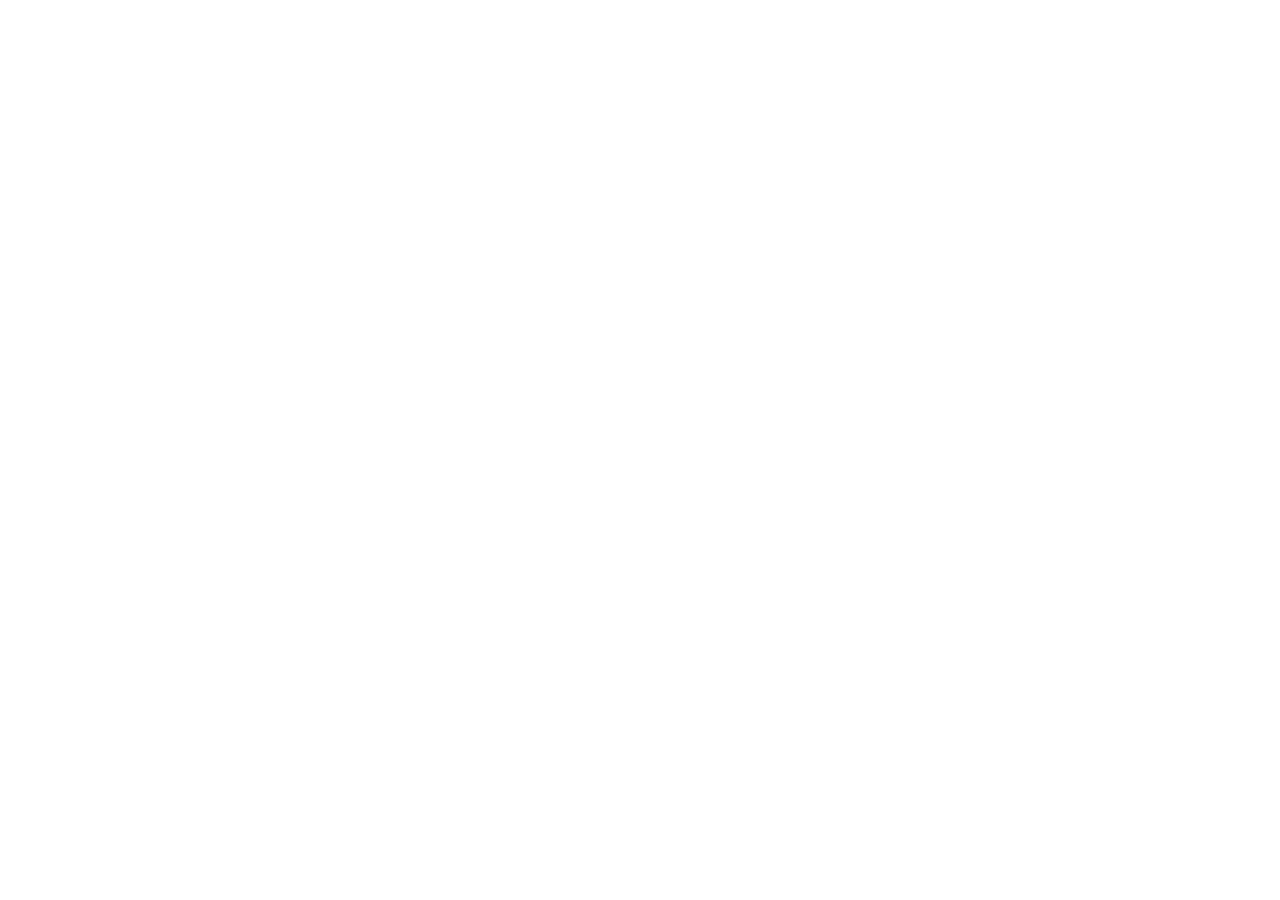
==== index.html @ a786d47f "[Chore] Estruturando e criando o projeto" ====
<!DOCTYPE html>
<html lang="en">
<head>
    <meta charset="UTF-8">
    <meta name="viewport" content="width=device-width, initial-scale=1.0">
    <title>Safe Orbit</title>
</head>
<body>
    
</body>
</html>
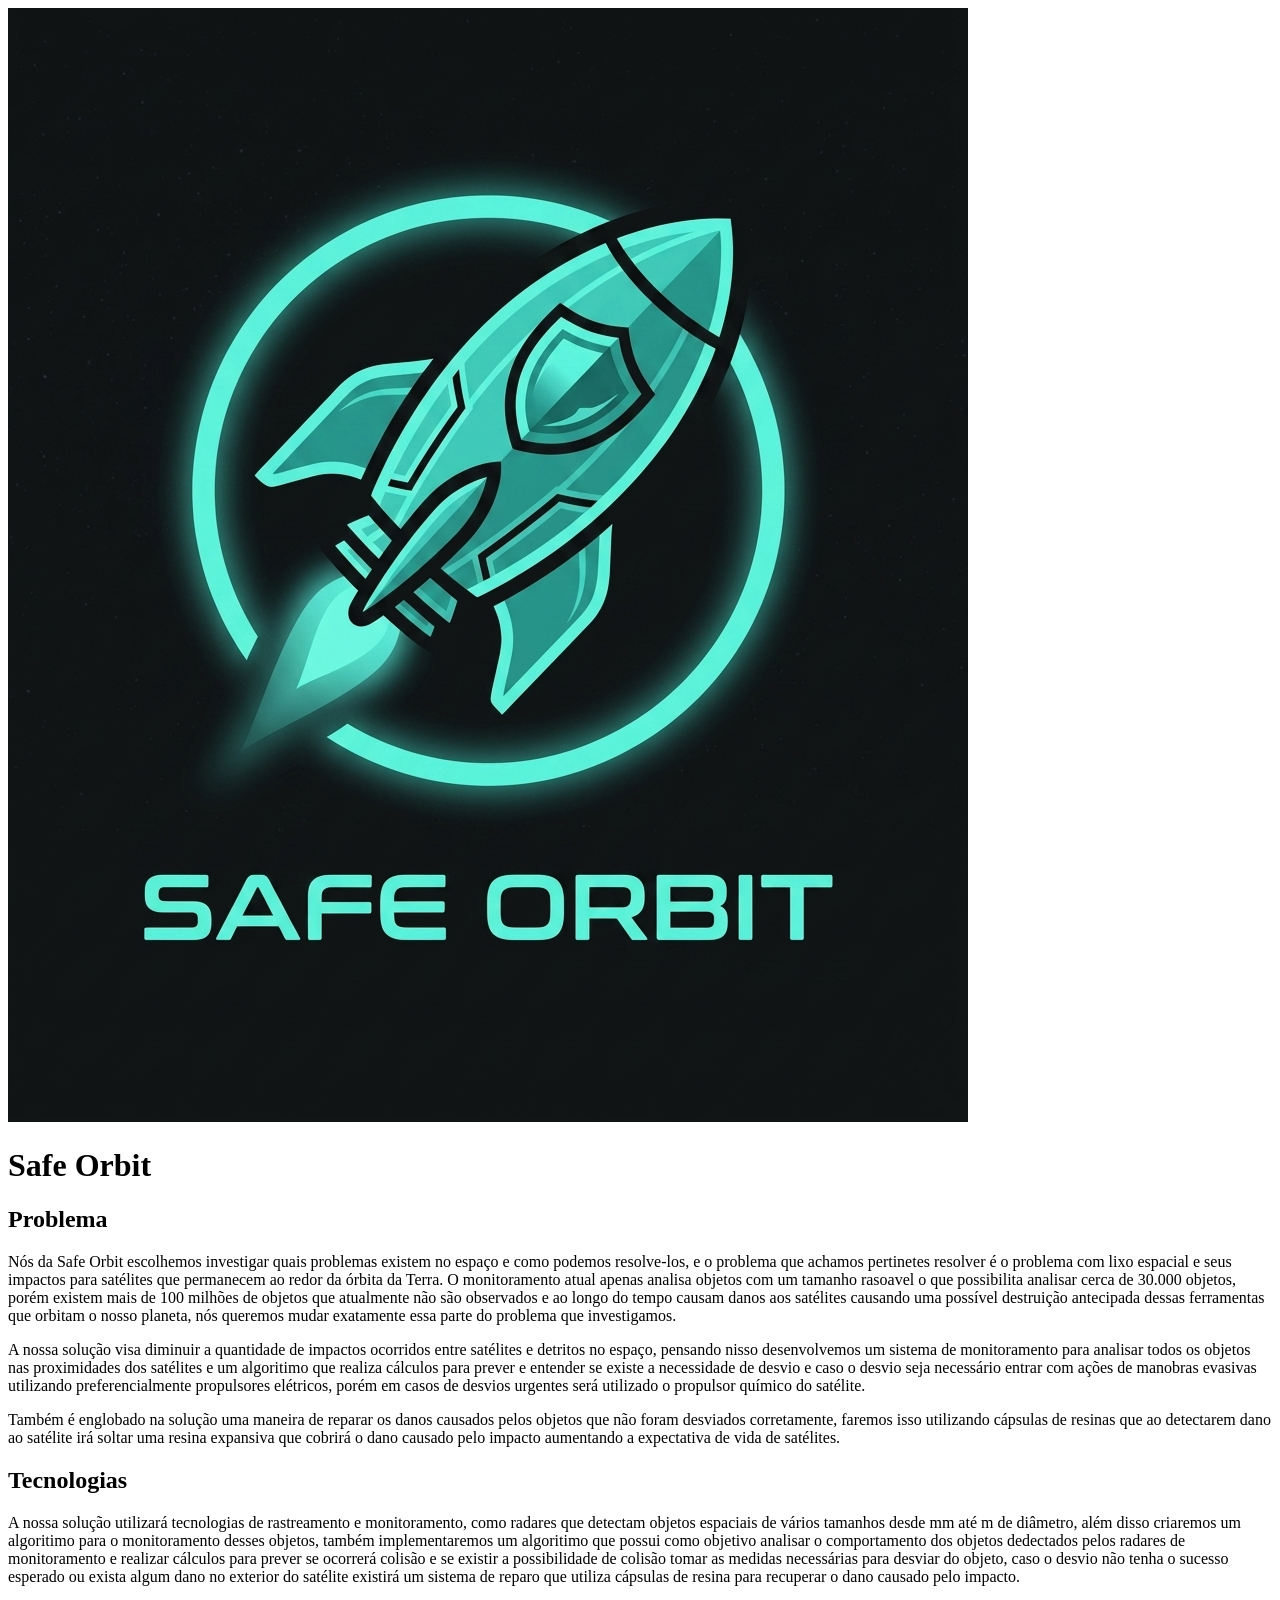
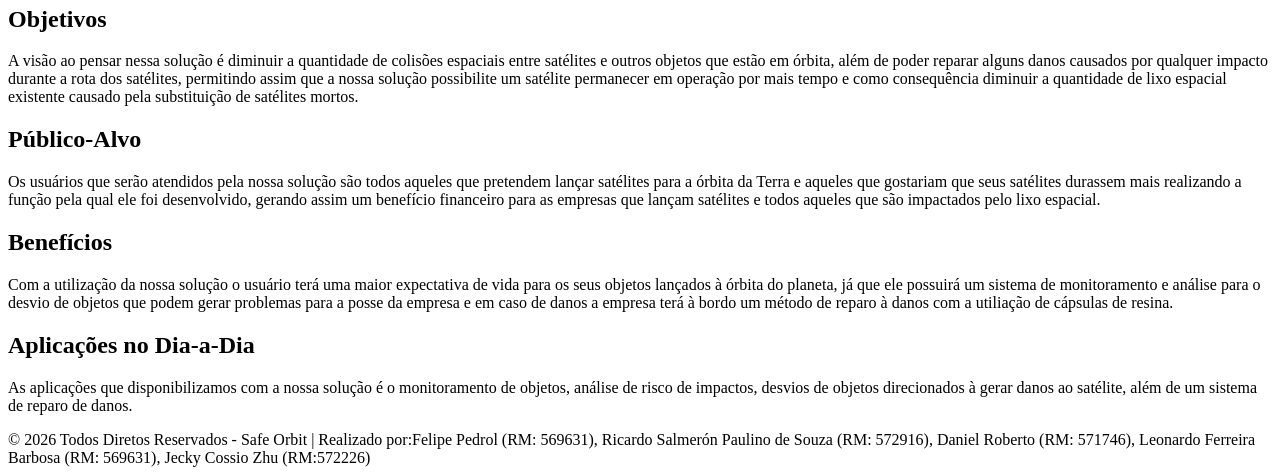
==== commit a47cbc3c: "[Feat] Criando e estruturando o conteúdo do html" ====
--- a/index.html
+++ b/index.html
@@ -1,11 +1,76 @@
 <!DOCTYPE html>
-<html lang="en">
+<html lang="pt-br">
 <head>
     <meta charset="UTF-8">
     <meta name="viewport" content="width=device-width, initial-scale=1.0">
+    <!-- CSS Externo -->
+    <link rel="stylesheet" href="./src/css/style.css">
     <title>Safe Orbit</title>
 </head>
 <body>
-    
+    <!-- Cabeçalho e logo -->
+    <header>
+        <img src="./src/imgs/Logo-Safe-Orbit.png" alt="Logo do grupo Safe Orbit">
+        <h1 id="logo"> Safe Orbit</h1>
+    </header>
+    <!-- Divisão das sessões de conteúdo da página -->
+    <main class="container">
+        <div id="problema">
+            <h2>Problema</h2>
+            <p>
+                Nós da Safe Orbit escolhemos investigar quais problemas existem no espaço e como podemos resolve-los, e o problema que achamos pertinetes resolver é o problema com lixo espacial
+                e seus impactos para satélites que permanecem ao redor da órbita da Terra. O monitoramento atual apenas analisa objetos com um tamanho rasoavel o que possibilita analisar cerca de 30.000 objetos,
+                porém existem mais de 100 milhões de objetos que atualmente não são observados e ao longo do tempo causam danos aos satélites causando uma possível destruição antecipada dessas ferramentas que orbitam o nosso planeta,
+                nós queremos mudar exatamente essa parte do problema que investigamos.
+            </p>
+            <p>
+                A nossa solução visa diminuir a quantidade de impactos ocorridos entre satélites e detritos no espaço, pensando nisso desenvolvemos um sistema de monitoramento para analisar todos os objetos nas proximidades
+                dos satélites e um algoritimo que realiza cálculos para prever e entender se existe a necessidade de desvio e caso o desvio seja necessário entrar com ações de manobras evasivas utilizando preferencialmente 
+                propulsores elétricos, porém em casos de desvios urgentes será utilizado o propulsor químico do satélite.  
+            </p>
+            <p>
+                Também é englobado na solução uma maneira de reparar os danos causados pelos objetos que não foram desviados corretamente, faremos isso utilizando cápsulas de resinas que ao detectarem dano ao satélite 
+                irá soltar uma resina expansiva que cobrirá o dano causado pelo impacto aumentando a expectativa de vida de satélites. 
+            </p>
+        </div>
+        <div id="tecnologia">
+            <h2>Tecnologias</h2>
+            <p>
+              A nossa solução utilizará tecnologias de rastreamento e monitoramento, como radares que detectam objetos espaciais de vários tamanhos desde mm até m de diâmetro, além disso criaremos um algoritimo para o monitoramento
+              desses objetos, também implementaremos um algoritimo que possui como objetivo analisar o comportamento dos objetos dedectados pelos radares de monitoramento e realizar cálculos para prever se ocorrerá colisão e se existir a possibilidade
+              de colisão tomar as medidas necessárias para desviar do objeto, caso o desvio não tenha o sucesso esperado ou exista algum dano no exterior do satélite existirá um sistema de reparo que utiliza cápsulas de resina para recuperar o dano causado pelo impacto.
+            </p>
+        </div>
+        <div id="objetivos">
+            <h2>Objetivos</h2>
+            <p>
+                A visão ao pensar nessa solução é diminuir a quantidade de colisões espaciais entre satélites e outros objetos que estão em órbita, além de poder reparar alguns danos causados por qualquer impacto durante a rota dos satélites, permitindo assim que a nossa solução
+                possibilite um satélite permanecer em operação por mais tempo e como consequência diminuir a quantidade de lixo espacial existente causado pela substituição de satélites mortos. 
+            </p>
+        </div>
+        <div id="publico-alvo">
+            <h2>Público-Alvo</h2>
+            <p>
+                Os usuários que serão atendidos pela nossa solução são todos aqueles que pretendem lançar satélites para a órbita da Terra e aqueles que gostariam que seus satélites durassem mais realizando a função pela qual ele foi desenvolvido, gerando assim um benefício financeiro para 
+                as empresas que lançam satélites e todos aqueles que são impactados pelo lixo espacial.
+            </p>
+        </div>
+        <div id="beneficios">
+            <h2>Benefícios</h2>
+            <p>
+                Com a utilização da nossa solução o usuário terá uma maior expectativa de vida para os seus objetos lançados à órbita do planeta, já que ele possuirá um sistema de monitoramento e análise para o desvio de objetos que podem gerar problemas para a posse da empresa e 
+                em caso de danos a empresa terá à bordo um método de reparo à danos com a utiliação de cápsulas de resina.
+            </p>
+        </div>
+        <div id="aplicacoes">
+            <h2>Aplicações no Dia-a-Dia</h2>
+            <p>
+                As aplicações que disponibilizamos com a nossa solução é o monitoramento de objetos, análise de risco de impactos, desvios de objetos direcionados à gerar danos ao satélite, além de um sistema de reparo de danos.
+            </p>
+        </div>
+    </main>
+    <footer id="rodape">&copy; 2026 Todos Diretos Reservados - Safe Orbit | Realizado por:Felipe Pedrol (RM: 569631), Ricardo Salmerón Paulino de Souza (RM: 572916), Daniel Roberto (RM: 571746), Leonardo Ferreira Barbosa (RM: 569631), Jecky Cossio Zhu (RM:572226) </footer>
+
 </body>
-</html>+</html>
+
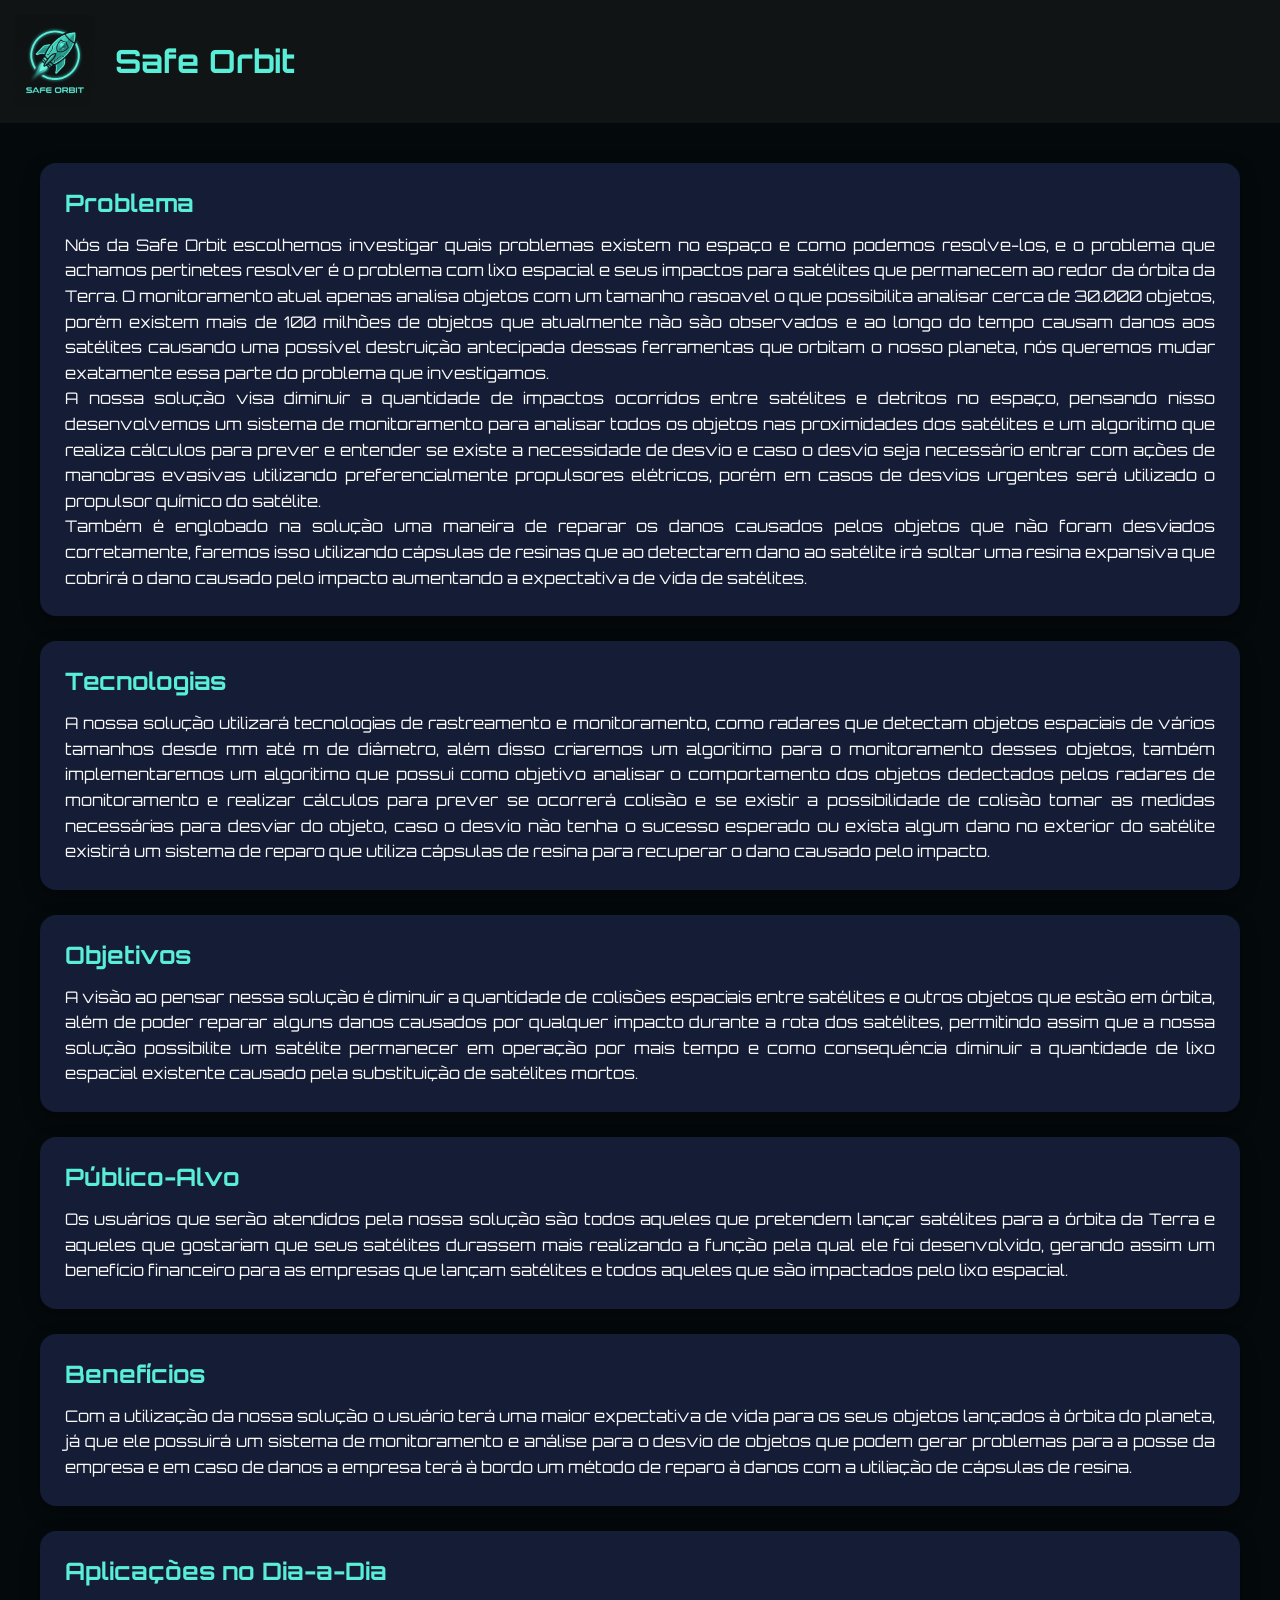
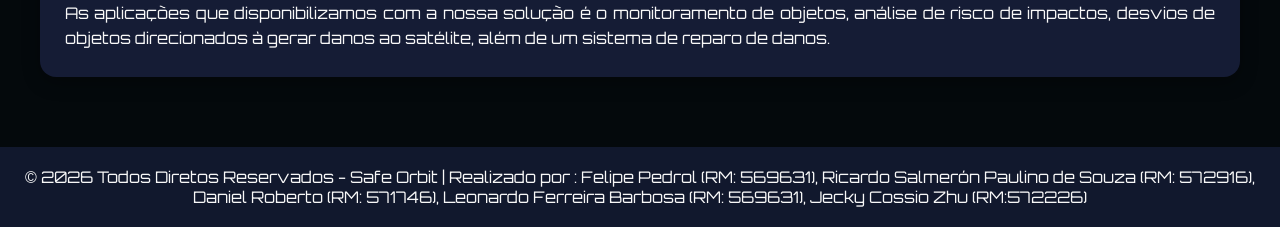
==== commit 4e9a996e: "[Feat] Adicionando e estilizando o conteúdo da página" ====
--- a/index.html
+++ b/index.html
@@ -5,17 +5,20 @@
     <meta name="viewport" content="width=device-width, initial-scale=1.0">
     <!-- CSS Externo -->
     <link rel="stylesheet" href="./src/css/style.css">
+    <link rel="preconnect" href="https://fonts.googleapis.com">
+    <link rel="preconnect" href="https://fonts.gstatic.com" crossorigin>
+    <link href="https://fonts.googleapis.com/css2?family=Audiowide&family=Orbitron:wght@400..900&display=swap" rel="stylesheet">
     <title>Safe Orbit</title>
 </head>
 <body>
     <!-- Cabeçalho e logo -->
     <header>
-        <img src="./src/imgs/Logo-Safe-Orbit.png" alt="Logo do grupo Safe Orbit">
+        <img src="./src/imgs/Logo-Safe-Orbit.png" alt="Logo do grupo Safe Orbit" id="img-logo">
         <h1 id="logo"> Safe Orbit</h1>
     </header>
     <!-- Divisão das sessões de conteúdo da página -->
     <main class="container">
-        <div id="problema">
+        <div class="card" id="problema">
             <h2>Problema</h2>
             <p>
                 Nós da Safe Orbit escolhemos investigar quais problemas existem no espaço e como podemos resolve-los, e o problema que achamos pertinetes resolver é o problema com lixo espacial
@@ -33,7 +36,7 @@
                 irá soltar uma resina expansiva que cobrirá o dano causado pelo impacto aumentando a expectativa de vida de satélites. 
             </p>
         </div>
-        <div id="tecnologia">
+        <div class="card" id="tecnologia">
             <h2>Tecnologias</h2>
             <p>
               A nossa solução utilizará tecnologias de rastreamento e monitoramento, como radares que detectam objetos espaciais de vários tamanhos desde mm até m de diâmetro, além disso criaremos um algoritimo para o monitoramento
@@ -41,35 +44,35 @@
               de colisão tomar as medidas necessárias para desviar do objeto, caso o desvio não tenha o sucesso esperado ou exista algum dano no exterior do satélite existirá um sistema de reparo que utiliza cápsulas de resina para recuperar o dano causado pelo impacto.
             </p>
         </div>
-        <div id="objetivos">
+        <div class="card" id="objetivos">
             <h2>Objetivos</h2>
             <p>
                 A visão ao pensar nessa solução é diminuir a quantidade de colisões espaciais entre satélites e outros objetos que estão em órbita, além de poder reparar alguns danos causados por qualquer impacto durante a rota dos satélites, permitindo assim que a nossa solução
                 possibilite um satélite permanecer em operação por mais tempo e como consequência diminuir a quantidade de lixo espacial existente causado pela substituição de satélites mortos. 
             </p>
         </div>
-        <div id="publico-alvo">
+        <div class="card" id="publico-alvo">
             <h2>Público-Alvo</h2>
             <p>
                 Os usuários que serão atendidos pela nossa solução são todos aqueles que pretendem lançar satélites para a órbita da Terra e aqueles que gostariam que seus satélites durassem mais realizando a função pela qual ele foi desenvolvido, gerando assim um benefício financeiro para 
                 as empresas que lançam satélites e todos aqueles que são impactados pelo lixo espacial.
             </p>
         </div>
-        <div id="beneficios">
+        <div class="card" id="beneficios">
             <h2>Benefícios</h2>
             <p>
                 Com a utilização da nossa solução o usuário terá uma maior expectativa de vida para os seus objetos lançados à órbita do planeta, já que ele possuirá um sistema de monitoramento e análise para o desvio de objetos que podem gerar problemas para a posse da empresa e 
                 em caso de danos a empresa terá à bordo um método de reparo à danos com a utiliação de cápsulas de resina.
             </p>
         </div>
-        <div id="aplicacoes">
+        <div class="card" id="aplicacoes">
             <h2>Aplicações no Dia-a-Dia</h2>
             <p>
                 As aplicações que disponibilizamos com a nossa solução é o monitoramento de objetos, análise de risco de impactos, desvios de objetos direcionados à gerar danos ao satélite, além de um sistema de reparo de danos.
             </p>
         </div>
     </main>
-    <footer id="rodape">&copy; 2026 Todos Diretos Reservados - Safe Orbit | Realizado por:Felipe Pedrol (RM: 569631), Ricardo Salmerón Paulino de Souza (RM: 572916), Daniel Roberto (RM: 571746), Leonardo Ferreira Barbosa (RM: 569631), Jecky Cossio Zhu (RM:572226) </footer>
+    <footer id="rodape">&copy; 2026 Todos Diretos Reservados - Safe Orbit | Realizado por : Felipe Pedrol (RM: 569631), Ricardo Salmerón Paulino de Souza (RM: 572916), Daniel Roberto (RM: 571746), Leonardo Ferreira Barbosa (RM: 569631), Jecky Cossio Zhu (RM:572226) </footer>
 
 </body>
 </html>
--- a/src/css/style.css
+++ b/src/css/style.css
@@ -0,0 +1,81 @@
+:root{
+    --color1: #2d3133;
+    --background-color:#101415;
+    --background-cards:#151c35;
+    --background-color2:#04090c;
+    --font-family: "Orbitron", sans-serif;
+    --text-color: #f8f8f8;
+    --text-color2: #59eed8;
+}
+
+*{
+    margin:0;
+    padding:0;
+}
+
+
+head{
+    background-color: var(--background-color);
+}
+
+
+#img-logo {
+    width: 80px;
+    height: auto;
+}
+
+body{
+    background-color: var(--background-color2);
+    font-family: var(--font-family);
+    color: var(--text-color);
+
+}
+
+header {
+    display: flex;
+    align-items: center;
+    gap: 20px;
+    background-color: var(--background-color);
+    color:var(--text-color2);
+    padding: 15px;
+}
+
+
+.container {
+    display: grid;
+    grid-template-rows: repeat(auto-fit, minmax(320px, 1fr));
+    gap: 25px;
+    padding: 40px;
+}
+
+/* CARDS */
+.card {
+    background: var(--background-cards);
+    border-radius: 16px;
+    padding: 25px;
+    box-shadow: 0 6px 18px rgba(0,0,0,0.3);
+    transition: 0.3s ease;
+}
+
+.card:hover {
+    transform: translateY(-8px);
+    box-shadow: 0 10px 25px rgba(0,0,0,0.5);
+}
+
+.card h2 {
+    color: var(--text-color2);
+    margin-bottom: 15px;
+}
+
+.card p {
+    line-height: 1.6;
+    text-align: justify;
+}
+
+/* FOOTER */
+#rodape {
+    text-align: center;
+    padding: 20px;
+    background: #11182d;
+    margin-top: 30px;
+}
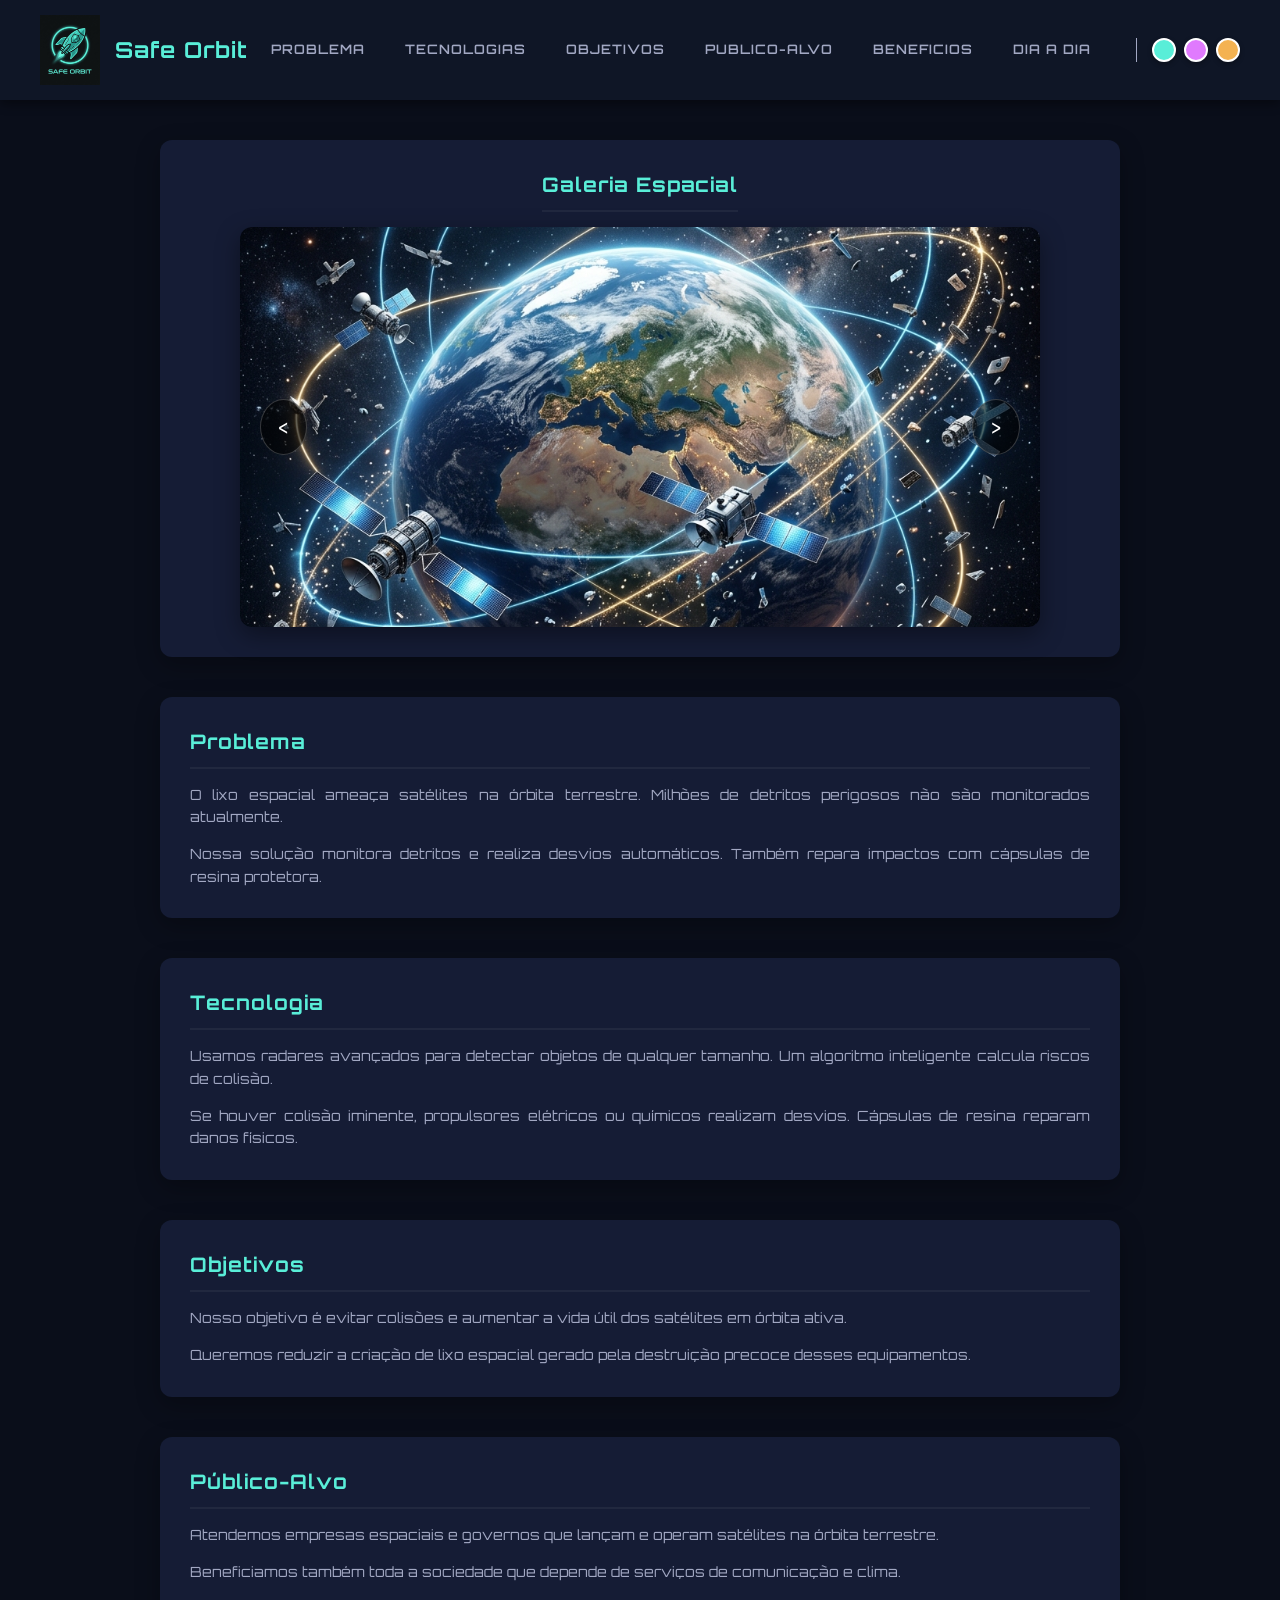
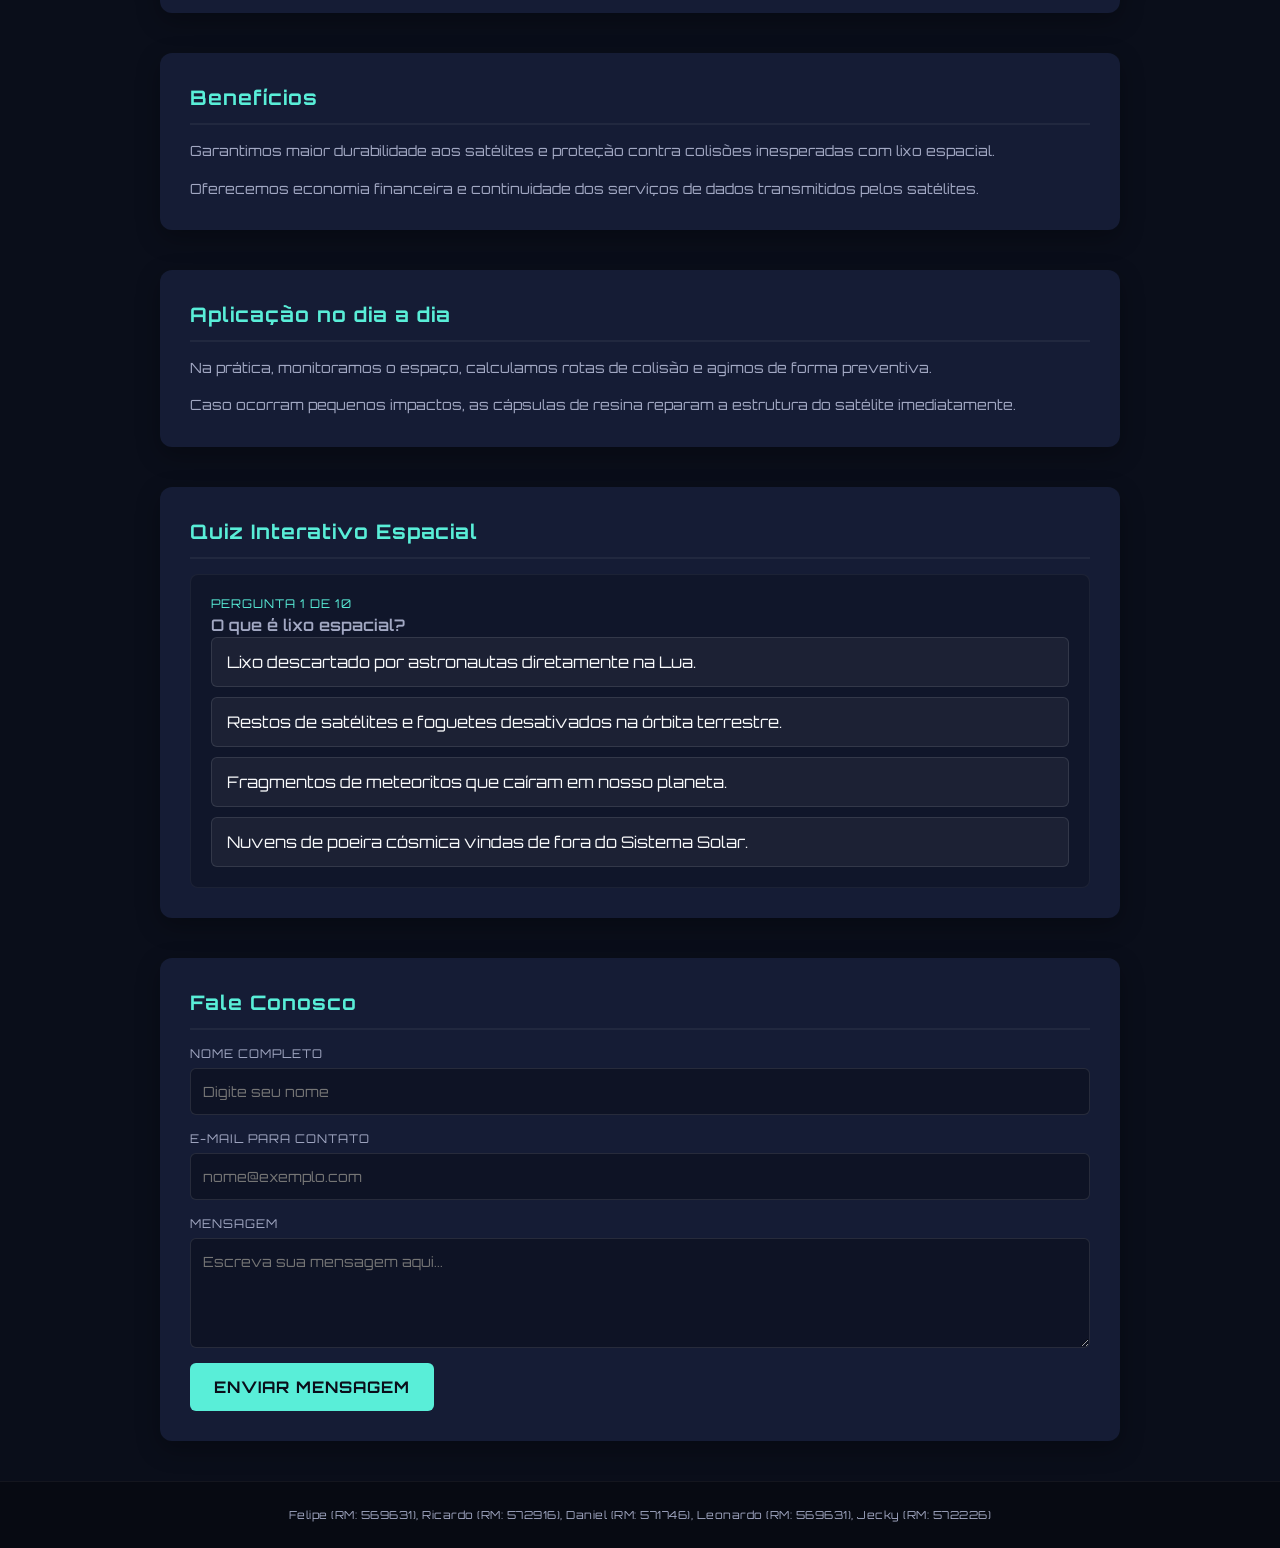
==== commit bfbaf42c: "só falta terminar o design" ====
--- a/index.html
+++ b/index.html
@@ -3,77 +3,180 @@
 <head>
     <meta charset="UTF-8">
     <meta name="viewport" content="width=device-width, initial-scale=1.0">
-    <!-- CSS Externo -->
-    <link rel="stylesheet" href="./src/css/style.css">
+    <title>Safe Orbit - Monitoramento e Protecao Espacial</title>
+    
+    <!-- Link para o Google Fonts (Orbitron) conforme exigido pelo BRD -->
     <link rel="preconnect" href="https://fonts.googleapis.com">
     <link rel="preconnect" href="https://fonts.gstatic.com" crossorigin>
-    <link href="https://fonts.googleapis.com/css2?family=Audiowide&family=Orbitron:wght@400..900&display=swap" rel="stylesheet">
-    <title>Safe Orbit</title>
+    <link href="https://fonts.googleapis.com/css2?family=Orbitron:wght@400;600;700;900&display=swap" rel="stylesheet">
+    
+    <!-- CSS Externo: Reset primeiro, depois estilos customizados da pagina -->
+    <link rel="stylesheet" href="./src/css/reset.css">
+    <link rel="stylesheet" href="./src/css/style.css">
+    
+    <!-- JavaScript Externo carregado de forma assincrona/adiada -->
+    <script src="./src/js/script.js" defer></script>
 </head>
-<body>
-    <!-- Cabeçalho e logo -->
+<body class="tema-padrao">
+
+    <!-- CABECALHO: Contem o nome da solucao, logo, navegacao e painel de temas -->
     <header>
-        <img src="./src/imgs/Logo-Safe-Orbit.png" alt="Logo do grupo Safe Orbit" id="img-logo">
-        <h1 id="logo"> Safe Orbit</h1>
+        <div class="header-logo">
+            <!-- Atributo alt obrigatorio pelo BRD -->
+            <img src="./src/imgs/Logo-Safe-Orbit.png" alt="Logotipo da Safe Orbit mostrando um satelite em orbita da Terra" id="img-logo">
+            <h1 id="logo">Safe Orbit</h1>
+        </div>
+        
+        <!-- Menu de navegacao funcional entre as secoes do site -->
+        <nav>
+            <a href="#problema">Problema</a>
+            <a href="#tecnologia">Tecnologias</a>
+            <a href="#objetivos">Objetivos</a>
+            <a href="#publico-alvo">Publico-Alvo</a>
+            <a href="#beneficios">Beneficios</a>
+            <a href="#aplicacoes">Dia a Dia</a>
+            
+            <!-- Painel para selecao dos 3 temas de fundo exigidos -->
+            <div class="painel-temas">
+                <button id="tema-padrao" class="tema-btn" title="Tema Escuro Padrao"></button>
+                <button id="tema-nebulosa" class="tema-btn" title="Tema Nebulosa Roxo"></button>
+                <button id="tema-eclipse" class="tema-btn" title="Tema Eclipse Dourado"></button>
+            </div>
+        </nav>
     </header>
-    <!-- Divisão das sessões de conteúdo da página -->
+
+    <!-- CONTAINER PRINCIPAL: Centraliza e organiza o conteudo em Flexbox -->
     <main class="container">
-        <div class="card" id="problema">
+        
+        <!-- SLIDESHOW: Galeria com 3 imagens relacionadas a Industria Espacial -->
+        <section class="card slideshow-secao">
+            <h2>Galeria Espacial</h2>
+            <div class="slideshow-wrapper">
+                <!-- Imagem inicial carregada. Atributo alt obrigatorio preenchido -->
+                <img id="slideshow-img" src="./src/imgs/debris_orbit.png" alt="Ilustracao digital de satelites orbitando a Terra rodeados por pequenos detritos espaciais">
+                <!-- Botoes de navegacao do slide -->
+                <button id="slide-anterior" class="slide-ctrl-btn" aria-label="Slide anterior">&lt;</button>
+                <button id="slide-proximo" class="slide-ctrl-btn" aria-label="Proximo slide">&gt;</button>
+            </div>
+        </section>
+
+        <!-- SECAO 1: O Problema -->
+        <!-- Respeita rigidamente as regras: max 20 palavras por paragrafo, max 2 paragrafos -->
+        <section class="card" id="problema">
             <h2>Problema</h2>
             <p>
-                Nós da Safe Orbit escolhemos investigar quais problemas existem no espaço e como podemos resolve-los, e o problema que achamos pertinetes resolver é o problema com lixo espacial
-                e seus impactos para satélites que permanecem ao redor da órbita da Terra. O monitoramento atual apenas analisa objetos com um tamanho rasoavel o que possibilita analisar cerca de 30.000 objetos,
-                porém existem mais de 100 milhões de objetos que atualmente não são observados e ao longo do tempo causam danos aos satélites causando uma possível destruição antecipada dessas ferramentas que orbitam o nosso planeta,
-                nós queremos mudar exatamente essa parte do problema que investigamos.
+                O lixo espacial ameaça satélites na órbita terrestre. Milhões de detritos perigosos não são monitorados atualmente.
             </p>
             <p>
-                A nossa solução visa diminuir a quantidade de impactos ocorridos entre satélites e detritos no espaço, pensando nisso desenvolvemos um sistema de monitoramento para analisar todos os objetos nas proximidades
-                dos satélites e um algoritimo que realiza cálculos para prever e entender se existe a necessidade de desvio e caso o desvio seja necessário entrar com ações de manobras evasivas utilizando preferencialmente 
-                propulsores elétricos, porém em casos de desvios urgentes será utilizado o propulsor químico do satélite.  
+                Nossa solução monitora detritos e realiza desvios automáticos. Também repara impactos com cápsulas de resina protetora.
+            </p>
+        </section>
+
+        <!-- SECAO 2: Tecnologia -->
+        <section class="card" id="tecnologia">
+            <h2>Tecnologia</h2>
+            <p>
+                Usamos radares avançados para detectar objetos de qualquer tamanho. Um algoritmo inteligente calcula riscos de colisão.
             </p>
             <p>
-                Também é englobado na solução uma maneira de reparar os danos causados pelos objetos que não foram desviados corretamente, faremos isso utilizando cápsulas de resinas que ao detectarem dano ao satélite 
-                irá soltar uma resina expansiva que cobrirá o dano causado pelo impacto aumentando a expectativa de vida de satélites. 
+                Se houver colisão iminente, propulsores elétricos ou químicos realizam desvios. Cápsulas de resina reparam danos físicos.
             </p>
-        </div>
-        <div class="card" id="tecnologia">
-            <h2>Tecnologias</h2>
-            <p>
-              A nossa solução utilizará tecnologias de rastreamento e monitoramento, como radares que detectam objetos espaciais de vários tamanhos desde mm até m de diâmetro, além disso criaremos um algoritimo para o monitoramento
-              desses objetos, também implementaremos um algoritimo que possui como objetivo analisar o comportamento dos objetos dedectados pelos radares de monitoramento e realizar cálculos para prever se ocorrerá colisão e se existir a possibilidade
-              de colisão tomar as medidas necessárias para desviar do objeto, caso o desvio não tenha o sucesso esperado ou exista algum dano no exterior do satélite existirá um sistema de reparo que utiliza cápsulas de resina para recuperar o dano causado pelo impacto.
-            </p>
-        </div>
-        <div class="card" id="objetivos">
+        </section>
+
+        <!-- SECAO 3: Objetivos -->
+        <section class="card" id="objetivos">
             <h2>Objetivos</h2>
             <p>
-                A visão ao pensar nessa solução é diminuir a quantidade de colisões espaciais entre satélites e outros objetos que estão em órbita, além de poder reparar alguns danos causados por qualquer impacto durante a rota dos satélites, permitindo assim que a nossa solução
-                possibilite um satélite permanecer em operação por mais tempo e como consequência diminuir a quantidade de lixo espacial existente causado pela substituição de satélites mortos. 
+                Nosso objetivo é evitar colisões e aumentar a vida útil dos satélites em órbita ativa.
             </p>
-        </div>
-        <div class="card" id="publico-alvo">
+            <p>
+                Queremos reduzir a criação de lixo espacial gerado pela destruição precoce desses equipamentos.
+            </p>
+        </section>
+
+        <!-- SECAO 4: Publico-Alvo -->
+        <section class="card" id="publico-alvo">
             <h2>Público-Alvo</h2>
             <p>
-                Os usuários que serão atendidos pela nossa solução são todos aqueles que pretendem lançar satélites para a órbita da Terra e aqueles que gostariam que seus satélites durassem mais realizando a função pela qual ele foi desenvolvido, gerando assim um benefício financeiro para 
-                as empresas que lançam satélites e todos aqueles que são impactados pelo lixo espacial.
+                Atendemos empresas espaciais e governos que lançam e operam satélites na órbita terrestre.
             </p>
-        </div>
-        <div class="card" id="beneficios">
+            <p>
+                Beneficiamos também toda a sociedade que depende de serviços de comunicação e clima.
+            </p>
+        </section>
+
+        <!-- SECAO 5: Beneficios -->
+        <section class="card" id="beneficios">
             <h2>Benefícios</h2>
             <p>
-                Com a utilização da nossa solução o usuário terá uma maior expectativa de vida para os seus objetos lançados à órbita do planeta, já que ele possuirá um sistema de monitoramento e análise para o desvio de objetos que podem gerar problemas para a posse da empresa e 
-                em caso de danos a empresa terá à bordo um método de reparo à danos com a utiliação de cápsulas de resina.
+                Garantimos maior durabilidade aos satélites e proteção contra colisões inesperadas com lixo espacial.
             </p>
-        </div>
-        <div class="card" id="aplicacoes">
-            <h2>Aplicações no Dia-a-Dia</h2>
             <p>
-                As aplicações que disponibilizamos com a nossa solução é o monitoramento de objetos, análise de risco de impactos, desvios de objetos direcionados à gerar danos ao satélite, além de um sistema de reparo de danos.
+                Oferecemos economia financeira e continuidade dos serviços de dados transmitidos pelos satélites.
             </p>
-        </div>
+        </section>
+
+        <!-- SECAO 6: Aplicacoes no dia a dia -->
+        <section class="card" id="aplicacoes">
+            <h2>Aplicação no dia a dia</h2>
+            <p>
+                Na prática, monitoramos o espaço, calculamos rotas de colisão e agimos de forma preventiva.
+            </p>
+            <p>
+                Caso ocorram pequenos impactos, as cápsulas de resina reparam a estrutura do satélite imediatamente.
+            </p>
+        </section>
+
+        <!-- SECAO EXTRA: Quiz Dinamico Interativo de 10 perguntas -->
+        <section class="card" id="quiz">
+            <h2>Quiz Interativo Espacial</h2>
+            <div class="quiz-wrapper">
+                <!-- Container das perguntas (Exibido inicialmente) -->
+                <div id="quiz-pergunta-container">
+                    <div id="quiz-numero-pergunta">Carregando...</div>
+                    <p id="quiz-pergunta-texto"></p>
+                    <div id="quiz-opcoes-container" class="quiz-opcoes-grid">
+                        <!-- As opcoes de resposta serao inseridas dinamicamente via JS -->
+                    </div>
+                </div>
+                <!-- Container do Resultado (Escondido inicialmente) -->
+                <div id="quiz-resultado-container" style="display: none;">
+                    <h3>Quiz Concluido!</h3>
+                    <p id="quiz-resultado-texto"></p>
+                    <button id="quiz-reiniciar" class="btn-site">Jogar Novamente</button>
+                </div>
+            </div>
+        </section>
+
+        <!-- SECAO EXTRA: Formulario de Contato com Valuacao JavaScript -->
+        <section class="card" id="contato">
+            <h2>Fale Conosco</h2>
+            <!-- A acao e barrada pelo JS se houver campos em branco -->
+            <form id="formulario-contato" class="form-contato">
+                <div class="form-grupo">
+                    <label for="form-nome">Nome Completo</label>
+                    <input type="text" id="form-nome" placeholder="Digite seu nome">
+                </div>
+                <div class="form-grupo">
+                    <label for="form-email">E-mail para Contato</label>
+                    <input type="email" id="form-email" placeholder="nome@exemplo.com">
+                </div>
+                <div class="form-grupo">
+                    <label for="form-mensagem">Mensagem</label>
+                    <textarea id="form-mensagem" rows="4" placeholder="Escreva sua mensagem aqui..."></textarea>
+                </div>
+                <button type="submit" class="btn-site">Enviar Mensagem</button>
+                <!-- Texto que recebe mensagem de erro do JS se houver campo vazio -->
+                <p id="form-erro-mensagem"></p>
+            </form>
+        </section>
+
     </main>
-    <footer id="rodape">&copy; 2026 Todos Diretos Reservados - Safe Orbit | Realizado por : Felipe Pedrol (RM: 569631), Ricardo Salmerón Paulino de Souza (RM: 572916), Daniel Roberto (RM: 571746), Leonardo Ferreira Barbosa (RM: 569631), Jecky Cossio Zhu (RM:572226) </footer>
+
+    <!-- RODAPE: Deve conter EXCLUSIVAMENTE o primeiro nome e o RM dos integrantes -->
+    <footer id="rodape">
+        Felipe (RM: 569631), Ricardo (RM: 572916), Daniel (RM: 571746), Leonardo (RM: 569631), Jecky (RM: 572226)
+    </footer>
 
 </body>
 </html>
-
--- a/src/css/style.css
+++ b/src/css/style.css
@@ -1,81 +1,418 @@
-:root{
-    --color1: #2d3133;
-    --background-color:#101415;
-    --background-cards:#151c35;
-    --background-color2:#04090c;
-    --font-family: "Orbitron", sans-serif;
-    --text-color: #f8f8f8;
-    --text-color2: #59eed8;
-}
-
-*{
-    margin:0;
-    padding:0;
-}
-
-
-head{
-    background-color: var(--background-color);
-}
-
+/* ==========================================================================
+   ARQUIVO DE ESTILOS PRINCIPAL - SAFE ORBIT
+   Este arquivo utiliza CSS Flexbox para layouts, variaveis CSS para temas
+   e estilos premium para uma interface limpa e moderna.
+   Comentarios em portugues para auxiliar iniciantes na programacao.
+   ========================================================================== */
+
+/* --- CONFIGURACOES DE FONTES --- */
+:root {
+    --font-titulo: "Orbitron", sans-serif;
+    --font-corpo: "Orbitron", sans-serif; /* Usando Orbitron para a identidade espacial do site */
+}
+
+/* --- DEFINICAO DE TEMAS (VARIAVEIS DE CORES) --- */
+
+/* 1. Tema Padrao (Classic Dark Space) */
+body.tema-padrao {
+    --bg-pagina: #0a0e1a;            /* Fundo principal escuro espacial */
+    --bg-header: #0f1626;            /* Fundo do cabecalho */
+    --bg-card: #151c35;              /* Fundo dos cartoes de conteudo */
+    --text-principal: #f8f9fa;       /* Cor do texto principal */
+    --text-secundario: #a2a8c3;     /* Cor de textos secundarios/paragrafos */
+    --cor-destaque: #59eed8;         /* Cor principal para detalhes/botoes */
+    --cor-destaque-hover: #3ad3be;   /* Cor do destaque com efeito hover */
+    --bg-rodape: #070a12;            /* Fundo do rodape */
+}
+
+/* 2. Tema Nebulosa (Space Purple) */
+body.tema-nebulosa {
+    --bg-pagina: #140d24;            /* Fundo roxo escuro */
+    --bg-header: #1c1332;
+    --bg-card: #271a47;
+    --text-principal: #fbfaff;
+    --text-secundario: #b6adcc;
+    --cor-destaque: #e07afe;         /* Rosa/Roxo neon */
+    --cor-destaque-hover: #c75edd;
+    --bg-rodape: #0e091b;
+}
+
+/* 3. Tema Eclipse (Solar Gold) */
+body.tema-eclipse {
+    --bg-pagina: #12100e;            /* Fundo marrom/preto do eclipse */
+    --bg-header: #1a1613;
+    --bg-card: #28211a;
+    --text-principal: #fefdfb;
+    --text-secundario: #c3b9b0;
+    --cor-destaque: #f4b251;         /* Amarelo/Dourado solar */
+    --cor-destaque-hover: #dca042;
+    --bg-rodape: #0c0a09;
+}
+
+/* --- ESTILOS DO CORPO (BODY) --- */
+body {
+    background-color: var(--bg-pagina);
+    color: var(--text-principal);
+    font-family: var(--font-corpo);
+    transition: background-color 0.4s ease, color 0.4s ease; /* Transicao suave ao trocar de tema */
+    display: flex;
+    flex-direction: column;
+    min-height: 100vh;
+}
+
+/* --- CABECALHO E MENU (HEADER & NAV) --- */
+header {
+    background-color: var(--bg-header);
+    padding: 15px 40px;
+    box-shadow: 0 4px 10px rgba(0, 0, 0, 0.4);
+    display: flex;
+    flex-direction: row;
+    justify-content: space-between; /* Mantem logo e menu separados nas extremidades */
+    align-items: center;
+    position: sticky; /* Mantem a barra de navegacao fixa no topo ao rolar */
+    top: 0;
+    z-index: 1000;
+}
+
+/* Logo e Nome do Grupo */
+.header-logo {
+    display: flex;
+    align-items: center;
+    gap: 15px;
+}
 
 #img-logo {
-    width: 80px;
+    width: 60px;
     height: auto;
 }
 
-body{
-    background-color: var(--background-color2);
-    font-family: var(--font-family);
-    color: var(--text-color);
-
-}
-
-header {
+#logo {
+    font-size: 22px;
+    color: var(--cor-destaque);
+    font-weight: 700;
+    letter-spacing: 1px;
+}
+
+/* Barra de Navegacao */
+nav {
     display: flex;
     align-items: center;
     gap: 20px;
-    background-color: var(--background-color);
-    color:var(--text-color2);
-    padding: 15px;
-}
-
-
+}
+
+nav a {
+    color: var(--text-secundario);
+    font-size: 13px;
+    font-weight: 600;
+    text-transform: uppercase;
+    letter-spacing: 1px;
+    padding: 5px 10px;
+    border-radius: 4px;
+    transition: all 0.3s ease;
+}
+
+nav a:hover {
+    color: var(--cor-destaque);
+}
+
+/* Estado visual ativo para indicar a secao atual */
+nav a.active {
+    color: var(--cor-destaque);
+    border-bottom: 2px solid var(--cor-destaque);
+}
+
+/* --- SELETOR DE TEMAS --- */
+.painel-temas {
+    display: flex;
+    gap: 8px;
+    margin-left: 15px;
+    border-left: 1px solid var(--text-secundario);
+    padding-left: 15px;
+}
+
+.tema-btn {
+    border: none;
+    width: 24px;
+    height: 24px;
+    border-radius: 50%;
+    cursor: pointer;
+    transition: transform 0.2s ease;
+    box-shadow: 0 2px 5px rgba(0,0,0,0.3);
+}
+
+.tema-btn:hover {
+    transform: scale(1.2); /* Zoom ao passar o mouse */
+}
+
+#tema-padrao { background-color: #59eed8; border: 2px solid #fff; }
+#tema-nebulosa { background-color: #e07afe; border: 2px solid #fff; }
+#tema-eclipse { background-color: #f4b251; border: 2px solid #fff; }
+
+/* --- CONTEUDO PRINCIPAL (MAIN) --- */
 .container {
-    display: grid;
-    grid-template-rows: repeat(auto-fit, minmax(320px, 1fr));
-    gap: 25px;
-    padding: 40px;
-}
-
-/* CARDS */
+    flex: 1; /* Garante que o main ocupe o espaco disponivel empurrando o rodape para baixo */
+    max-width: 1000px;
+    width: 100%;
+    margin: 40px auto;
+    padding: 0 20px;
+    display: flex;
+    flex-direction: column;
+    gap: 40px; /* Espacamento vertical entre as secoes usando Flexbox */
+}
+
+/* --- CARDS E SECOES --- */
 .card {
-    background: var(--background-cards);
-    border-radius: 16px;
-    padding: 25px;
-    box-shadow: 0 6px 18px rgba(0,0,0,0.3);
-    transition: 0.3s ease;
+    background-color: var(--bg-card);
+    border-radius: 12px;
+    padding: 30px;
+    box-shadow: 0 8px 24px rgba(0, 0, 0, 0.3);
+    transition: transform 0.3s ease, box-shadow 0.3s ease;
+    display: flex;
+    flex-direction: column;
+    gap: 15px;
 }
 
 .card:hover {
-    transform: translateY(-8px);
-    box-shadow: 0 10px 25px rgba(0,0,0,0.5);
+    transform: translateY(-5px);
+    box-shadow: 0 12px 30px rgba(0, 0, 0, 0.5);
 }
 
 .card h2 {
-    color: var(--text-color2);
-    margin-bottom: 15px;
+    color: var(--cor-destaque);
+    font-size: 20px;
+    letter-spacing: 1px;
+    border-bottom: 2px solid rgba(255, 255, 255, 0.05);
+    padding-bottom: 10px;
 }
 
 .card p {
+    color: var(--text-secundario);
+    font-size: 14px;
     line-height: 1.6;
     text-align: justify;
 }
 
-/* FOOTER */
-#rodape {
+/* --- SLIDESHOW --- */
+.slideshow-secao {
+    display: flex;
+    flex-direction: column;
+    align-items: center;
+    gap: 15px;
+}
+
+.slideshow-wrapper {
+    position: relative;
+    width: 100%;
+    max-width: 800px;
+    height: 400px;
+    border-radius: 12px;
+    overflow: hidden;
+    box-shadow: 0 8px 24px rgba(0, 0, 0, 0.4);
+    display: flex;
+    align-items: center;
+    justify-content: center;
+}
+
+#slideshow-img {
+    width: 100%;
+    height: 100%;
+    object-fit: cover; /* Faz com que a imagem preencha a tela sem distorcer */
+    transition: opacity 0.3s ease;
+}
+
+/* Botoes de controle do slide */
+.slide-ctrl-btn {
+    position: absolute;
+    top: 50%;
+    transform: translateY(-50%);
+    background-color: rgba(0, 0, 0, 0.6);
+    color: #fff;
+    border: 1px solid rgba(255,255,255,0.2);
+    font-size: 20px;
+    padding: 12px 18px;
+    cursor: pointer;
+    border-radius: 50%;
+    transition: background-color 0.2s, color 0.2s;
+    user-select: none;
+}
+
+.slide-ctrl-btn:hover {
+    background-color: var(--cor-destaque);
+    color: #000;
+}
+
+#slide-anterior { left: 20px; }
+#slide-proximo { right: 20px; }
+
+/* --- FORMULARIO DE CONTATO --- */
+.form-contato {
+    display: flex;
+    flex-direction: column;
+    gap: 15px;
+}
+
+.form-grupo {
+    display: flex;
+    flex-direction: column;
+    gap: 5px;
+}
+
+.form-grupo label {
+    font-size: 12px;
+    text-transform: uppercase;
+    letter-spacing: 1px;
+    color: var(--text-secundario);
+}
+
+.form-grupo input, 
+.form-grupo textarea {
+    background-color: rgba(0, 0, 0, 0.3);
+    border: 1px solid rgba(255, 255, 255, 0.1);
+    border-radius: 6px;
+    padding: 12px;
+    color: var(--text-principal);
+    font-size: 14px;
+    outline: none;
+    transition: border-color 0.2s;
+}
+
+.form-grupo input:focus, 
+.form-grupo textarea:focus {
+    border-color: var(--cor-destaque); /* Realce ao focar no campo */
+}
+
+/* Botao geral do site */
+.btn-site {
+    background-color: var(--cor-destaque);
+    color: #0a0e1a;
+    border: none;
+    padding: 12px 24px;
+    border-radius: 6px;
+    font-weight: 700;
+    cursor: pointer;
+    text-transform: uppercase;
+    letter-spacing: 1px;
+    transition: all 0.2s ease;
+    align-self: flex-start; /* Alinha o botao a esquerda no Flexbox */
+}
+
+.btn-site:hover {
+    background-color: var(--cor-destaque-hover);
+    transform: translateY(-2px);
+}
+
+#form-erro-mensagem {
+    font-size: 13px;
+    margin-top: 5px;
+    display: none; /* Escondido por padrao ate que ocorra um erro */
+}
+
+/* --- QUIZ DINAMICO --- */
+.quiz-wrapper {
+    background-color: rgba(0, 0, 0, 0.2);
+    border: 1px solid rgba(255, 255, 255, 0.05);
+    border-radius: 8px;
+    padding: 20px;
+    display: flex;
+    flex-direction: column;
+    gap: 20px;
+}
+
+#quiz-numero-pergunta {
+    font-size: 12px;
+    color: var(--cor-destaque);
+    text-transform: uppercase;
+    letter-spacing: 1px;
+}
+
+#quiz-pergunta-texto {
+    font-size: 16px;
+    font-weight: 600;
+    line-height: 1.5;
+}
+
+/* Container das opcoes de respostas */
+.quiz-opcoes-grid {
+    display: flex;
+    flex-direction: column;
+    gap: 10px;
+}
+
+.quiz-opcao-btn {
+    background-color: rgba(255, 255, 255, 0.05);
+    color: var(--text-principal);
+    border: 1px solid rgba(255, 255, 255, 0.1);
+    border-radius: 6px;
+    padding: 12px 15px;
+    text-align: left;
+    cursor: pointer;
+    transition: all 0.2s ease;
+}
+
+.quiz-opcao-btn:hover {
+    background-color: rgba(255, 255, 255, 0.12);
+    border-color: var(--cor-destaque);
+    padding-left: 20px; /* Efeito visual de movimento ao passar o mouse */
+}
+
+/* Tela final do Quiz */
+#quiz-resultado-container {
     text-align: center;
-    padding: 20px;
-    background: #11182d;
-    margin-top: 30px;
+    padding: 20px 0;
+    display: flex;
+    flex-direction: column;
+    align-items: center;
+    gap: 15px;
+}
+
+#quiz-resultado-texto {
+    font-size: 18px;
+    font-weight: 700;
+    color: var(--cor-destaque);
+}
+
+/* --- RODAPE (FOOTER) --- */
+footer {
+    background-color: var(--bg-rodape);
+    color: var(--text-secundario);
+    text-align: center;
+    padding: 25px;
+    font-size: 11px;
+    letter-spacing: 0.5px;
+    border-top: 1px solid rgba(255, 255, 255, 0.05);
+    margin-top: auto; /* Empurra o rodape para o final da tela */
+}
+
+/* --- RESPONSIVIDADE (MEDIA QUERIES) --- */
+@media (max-width: 768px) {
+    header {
+        flex-direction: column;
+        gap: 15px;
+        padding: 20px;
+    }
+
+    nav {
+        flex-wrap: wrap; /* Permite que os links quebrem linha em telas pequenas */
+        justify-content: center;
+        gap: 10px;
+    }
+
+    .painel-temas {
+        border-left: none;
+        padding-left: 0;
+        margin-left: 0;
+    }
+
+    .slideshow-wrapper {
+        height: 250px;
+    }
+
+    .slide-ctrl-btn {
+        padding: 8px 12px;
+        font-size: 16px;
+    }
+
+    .container {
+        margin: 20px auto;
+    }
 }
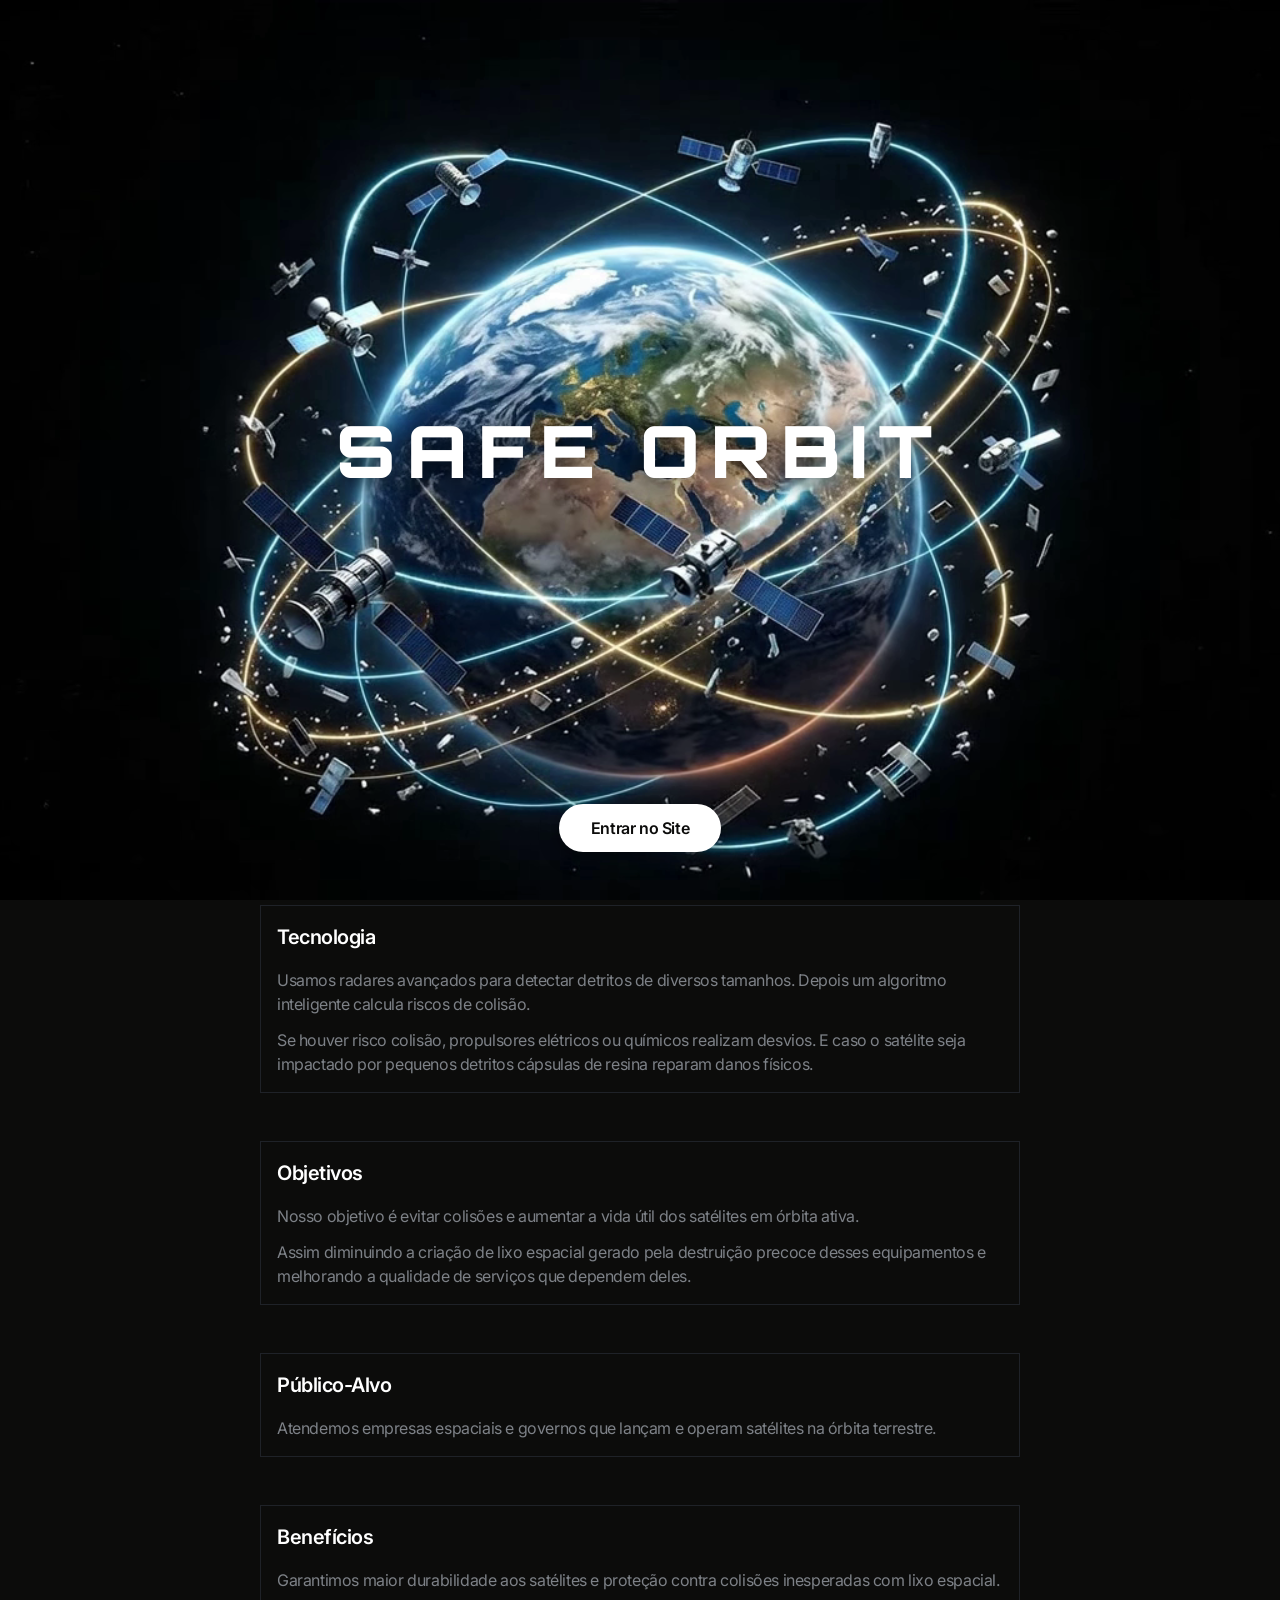
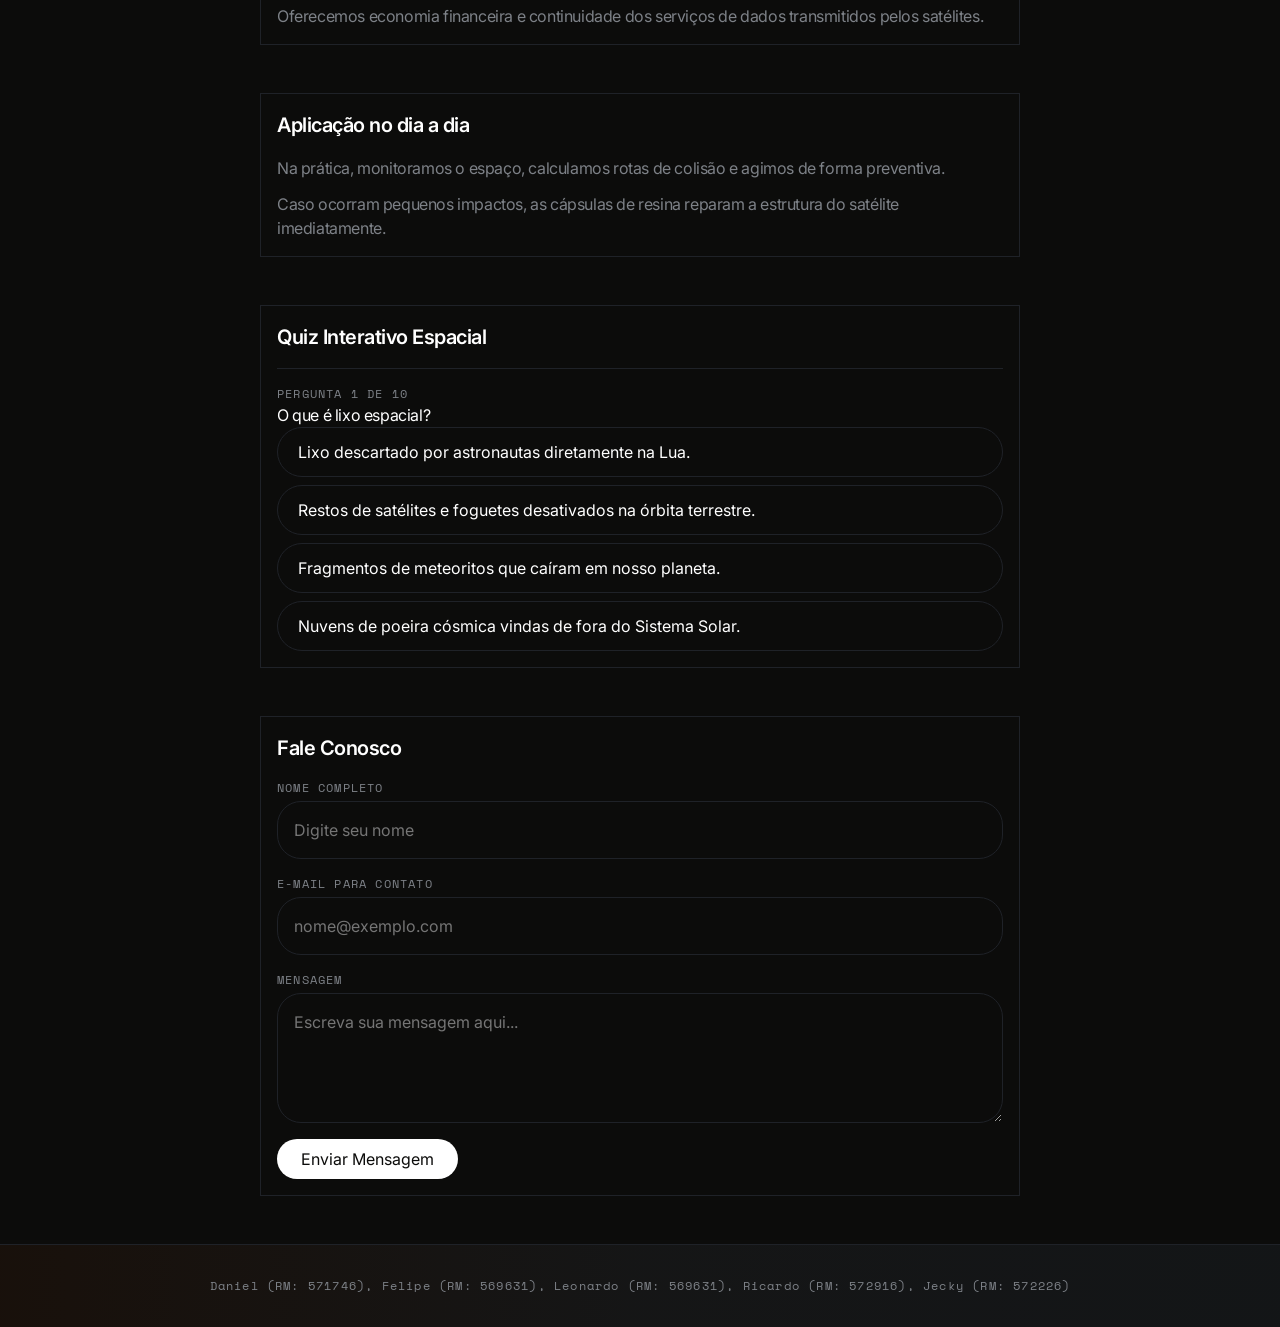
==== commit ca8335f6: "is all finishidgit statusgit status" ====
--- a/index.html
+++ b/index.html
@@ -5,19 +5,31 @@
     <meta name="viewport" content="width=device-width, initial-scale=1.0">
     <title>Safe Orbit - Monitoramento e Protecao Espacial</title>
     
-    <!-- Link para o Google Fonts (Orbitron) conforme exigido pelo BRD -->
     <link rel="preconnect" href="https://fonts.googleapis.com">
     <link rel="preconnect" href="https://fonts.gstatic.com" crossorigin>
-    <link href="https://fonts.googleapis.com/css2?family=Orbitron:wght@400;600;700;900&display=swap" rel="stylesheet">
+    <link href="https://fonts.googleapis.com/css2?family=Inter:wght@400;600;700&family=Orbitron:wght@400;600;700;900&family=Space+Mono&display=swap" rel="stylesheet">
     
-    <!-- CSS Externo: Reset primeiro, depois estilos customizados da pagina -->
     <link rel="stylesheet" href="./src/css/reset.css">
     <link rel="stylesheet" href="./src/css/style.css">
     
-    <!-- JavaScript Externo carregado de forma assincrona/adiada -->
     <script src="./src/js/script.js" defer></script>
 </head>
 <body class="tema-padrao">
+
+    <!-- SPLASH SCREEN DE VIDEO (TELA DE ABERTURA) -->
+    <div id="splash-screen">
+        <div class="splash-content">
+            <!-- Video em autoplay e mudo para conformidade com navegadores modernose acessibilidade -->
+            <video id="splash-video" autoplay muted playsinline>
+                <source src="./src/imgs/satelite_final.webm" type="video/webm">
+                Seu navegador nao suporta a reproducao de videos em HTML5.
+            </video>
+            <!-- Titulo do grupo no meio do splash screen -->
+            <h1 class="splash-titulo">Safe Orbit</h1>
+            <!-- Botao de skip para pular a animacao -->
+            <button id="splash-btn-pular" class="btn-site-splash">Entrar no Site</button>
+        </div>
+    </div>
 
     <!-- CABECALHO: Contem o nome da solucao, logo, navegacao e painel de temas -->
     <header>
@@ -39,8 +51,8 @@
             <!-- Painel para selecao dos 3 temas de fundo exigidos -->
             <div class="painel-temas">
                 <button id="tema-padrao" class="tema-btn" title="Tema Escuro Padrao"></button>
-                <button id="tema-nebulosa" class="tema-btn" title="Tema Nebulosa Roxo"></button>
-                <button id="tema-eclipse" class="tema-btn" title="Tema Eclipse Dourado"></button>
+                <button id="tema-cinza" class="tema-btn" title="Tema Cinza Claro"></button>
+                <button id="tema-azul" class="tema-btn" title="Tema Azul Claro"></button>
             </div>
         </nav>
     </header>
@@ -61,25 +73,31 @@
         </section>
 
         <!-- SECAO 1: O Problema -->
-        <!-- Respeita rigidamente as regras: max 20 palavras por paragrafo, max 2 paragrafos -->
         <section class="card" id="problema">
             <h2>Problema</h2>
             <p>
-                O lixo espacial ameaça satélites na órbita terrestre. Milhões de detritos perigosos não são monitorados atualmente.
+                O lixo espacial ameaça satélites na órbita terrestre, 
+                existem pequenos detritos que não podem ser detectados por radares espaciais. 
+
             </p>
-            <p>
-                Nossa solução monitora detritos e realiza desvios automáticos. Também repara impactos com cápsulas de resina protetora.
+            <p>    
+                Assim milhões desses detritos colidem com satélites, 
+                provocando danos, diminuindo sua vida útil e afetando serviços que dependem desses satélites,
+                como GPS, Internet, previsão do tempo entre muitos outros.
             </p>
+
         </section>
 
         <!-- SECAO 2: Tecnologia -->
         <section class="card" id="tecnologia">
             <h2>Tecnologia</h2>
             <p>
-                Usamos radares avançados para detectar objetos de qualquer tamanho. Um algoritmo inteligente calcula riscos de colisão.
+                Usamos radares avançados para detectar detritos de diversos tamanhos. 
+                Depois um algoritmo inteligente calcula riscos de colisão.
             </p>
             <p>
-                Se houver colisão iminente, propulsores elétricos ou químicos realizam desvios. Cápsulas de resina reparam danos físicos.
+                Se houver risco colisão, propulsores elétricos ou químicos realizam desvios. 
+                E caso o satélite seja impactado por pequenos detritos cápsulas de resina reparam danos físicos.
             </p>
         </section>
 
@@ -90,7 +108,8 @@
                 Nosso objetivo é evitar colisões e aumentar a vida útil dos satélites em órbita ativa.
             </p>
             <p>
-                Queremos reduzir a criação de lixo espacial gerado pela destruição precoce desses equipamentos.
+                Assim diminuindo a criação de lixo espacial gerado pela destruição precoce desses equipamentos e 
+                melhorando a qualidade de serviços que dependem deles.
             </p>
         </section>
 
@@ -100,9 +119,7 @@
             <p>
                 Atendemos empresas espaciais e governos que lançam e operam satélites na órbita terrestre.
             </p>
-            <p>
-                Beneficiamos também toda a sociedade que depende de serviços de comunicação e clima.
-            </p>
+
         </section>
 
         <!-- SECAO 5: Beneficios -->
@@ -127,7 +144,7 @@
             </p>
         </section>
 
-        <!-- SECAO EXTRA: Quiz Dinamico Interativo de 10 perguntas -->
+        <!-- Quiz Dinamico Interativo de 10 perguntas -->
         <section class="card" id="quiz">
             <h2>Quiz Interativo Espacial</h2>
             <div class="quiz-wrapper">
@@ -175,7 +192,7 @@
 
     <!-- RODAPE: Deve conter EXCLUSIVAMENTE o primeiro nome e o RM dos integrantes -->
     <footer id="rodape">
-        Felipe (RM: 569631), Ricardo (RM: 572916), Daniel (RM: 571746), Leonardo (RM: 569631), Jecky (RM: 572226)
+        Daniel (RM: 571746), Felipe (RM: 569631), Leonardo (RM: 569631), Ricardo (RM: 572916), Jecky (RM: 572226)
     </footer>
 
 </body>
--- a/src/css/style.css
+++ b/src/css/style.css
@@ -1,213 +1,248 @@
 /* ==========================================================================
-   ARQUIVO DE ESTILOS PRINCIPAL - SAFE ORBIT
-   Este arquivo utiliza CSS Flexbox para layouts, variaveis CSS para temas
-   e estilos premium para uma interface limpa e moderna.
+   ARQUIVO DE ESTILOS PRINCIPAL - SAFE ORBIT (ESTILO xAI)
+   Este arquivo implementa a identidade visual inspirada no xAI:
+   Midnight Command Center (Fundo Deep Midnight, botoes pill-shaped,
+   fontes Inter/Space Mono e design minimalista e técnico).
    Comentarios em portugues para auxiliar iniciantes na programacao.
    ========================================================================== */
 
-/* --- CONFIGURACOES DE FONTES --- */
+/* --- CONFIGURACOES DE FONTES E VARIAVEIS GERAIS (DESIGN.md) --- */
 :root {
-    --font-titulo: "Orbitron", sans-serif;
-    --font-corpo: "Orbitron", sans-serif; /* Usando Orbitron para a identidade espacial do site */
-}
-
-/* --- DEFINICAO DE TEMAS (VARIAVEIS DE CORES) --- */
-
-/* 1. Tema Padrao (Classic Dark Space) */
+    /* Fontes do Sistema xAI (Substitutos recomendados no DESIGN.md) */
+    --font-universalsans: 'Inter', ui-sans-serif, system-ui, -apple-system, sans-serif;
+    --font-geistmono: 'Space Mono', ui-monospace, monospace;
+
+    /* Escala de Espacamento */
+    --spacing-4: 4px;
+    --spacing-8: 8px;
+    --spacing-12: 12px;
+    --spacing-16: 16px;
+    --spacing-20: 20px;
+    --spacing-24: 24px;
+    --spacing-32: 32px;
+    --spacing-40: 40px;
+    --spacing-48: 48px;
+    --spacing-64: 64px;
+    --spacing-128: 128px;
+
+    /* Dimensoes do Grid/Flex do Layout */
+    --section-gap: var(--spacing-48);
+    --card-padding: var(--spacing-16);
+    --element-gap: var(--spacing-12);
+
+    /* Arredondamento (Border Radius) do xAI */
+    --radius-inputs: 24px;
+    --radius-buttons: 9999px; /* Formato pílula (pill-shaped) */
+    --radius-calloutcards: 0px; /* Borda reta (sharp) para cartoes de destaque */
+
+    /* Efeitos de Sombra */
+    --shadow-subtle: rgb(113, 113, 122) 0px 0px 0px 2px;
+}
+
+/* --- CONFIGURACOES DE CORES DOS 3 TEMAS (VARIAVEIS CSS) --- */
+
+/* 1. Tema Padrao (xAI Classic - Deep Midnight) */
 body.tema-padrao {
-    --bg-pagina: #0a0e1a;            /* Fundo principal escuro espacial */
-    --bg-header: #0f1626;            /* Fundo do cabecalho */
-    --bg-card: #151c35;              /* Fundo dos cartoes de conteudo */
-    --text-principal: #f8f9fa;       /* Cor do texto principal */
-    --text-secundario: #a2a8c3;     /* Cor de textos secundarios/paragrafos */
-    --cor-destaque: #59eed8;         /* Cor principal para detalhes/botoes */
-    --cor-destaque-hover: #3ad3be;   /* Cor do destaque com efeito hover */
-    --bg-rodape: #070a12;            /* Fundo do rodape */
-}
-
-/* 2. Tema Nebulosa (Space Purple) */
-body.tema-nebulosa {
-    --bg-pagina: #140d24;            /* Fundo roxo escuro */
-    --bg-header: #1c1332;
-    --bg-card: #271a47;
-    --text-principal: #fbfaff;
-    --text-secundario: #b6adcc;
-    --cor-destaque: #e07afe;         /* Rosa/Roxo neon */
-    --cor-destaque-hover: #c75edd;
-    --bg-rodape: #0e091b;
-}
-
-/* 3. Tema Eclipse (Solar Gold) */
-body.tema-eclipse {
-    --bg-pagina: #12100e;            /* Fundo marrom/preto do eclipse */
-    --bg-header: #1a1613;
-    --bg-card: #28211a;
-    --text-principal: #fefdfb;
-    --text-secundario: #c3b9b0;
-    --cor-destaque: #f4b251;         /* Amarelo/Dourado solar */
-    --cor-destaque-hover: #dca042;
-    --bg-rodape: #0c0a09;
-}
-
-/* --- ESTILOS DO CORPO (BODY) --- */
+    --bg-pagina: #0c0c0b;            /* Deep Midnight Canvas */
+    --bg-header: #0c0c0b;
+    --bg-card: #0c0c0b;              /* Fundo escuro do cartao */
+    --border-card: #1f2228;          /* Faded Steel */
+    --text-principal: #ffffff;       /* Frost White */
+    --text-secundario: #7d8187;      /* Muted Ash */
+    --border-whisper: #474747;       /* Whisper Gray */
+    --cor-destaque: #2563eb;         /* Electric Blue */
+    --bg-input: #0c0c0b;             /* Fundo escuro para inputs */
+    --bg-botao-preenchido: #ffffff;  /* Botao preenchido branco */
+    --text-botao-preenchido: #0c0c0b;/* Texto escuro no botao */
+    --gradient-rodape: linear-gradient(to right, rgba(255, 99, 8, 0.05), rgba(189, 201, 230, 0.05), rgba(151, 196, 255, 0.05));
+}
+
+/* 2. Tema Cinza-claro (Light Gray) */
+body.tema-cinza {
+    --bg-pagina: #d4d4d8;            /* Fundo cinza medio (Zinc-300) */
+    --bg-header: #c4c4c7;            /* Cabecalho cinza ligeiramente mais escuro (Zinc-350) */
+    --bg-card: #ffffff;              /* Cartoes brancos para contraste destacado */
+    --border-card: #a1a1aa;          /* Bordas de divisao de cinza medio (Zinc-400) */
+    --text-principal: #18181b;       /* Texto escuro (Zinc-900) */
+    --text-secundario: #3f3f46;      /* Texto secundario (Zinc-700) */
+    --border-whisper: #71717a;       /* Whisper Gray medio */
+    --cor-destaque: #2563eb;         /* Detalhes em azul eletrico */
+    --bg-input: #ffffff;             /* Fundo branco para inputs */
+    --bg-botao-preenchido: #18181b;  /* Botao escuro */
+    --text-botao-preenchido: #ffffff;/* Texto claro no botao */
+    --gradient-rodape: linear-gradient(to right, rgba(0, 0, 0, 0.03), rgba(0, 0, 0, 0.08), rgba(0, 0, 0, 0.03));
+}
+
+/* 3. Tema Azul-claro (Light Blue) */
+body.tema-azul {
+    --bg-pagina: #bae6fd;            /* Fundo azul claro destacado (Sky-200) */
+    --bg-header: #7dd3fc;            /* Cabecalho azul (Sky-300) */
+    --bg-card: #ffffff;              /* Cartoes brancos para contraste */
+    --border-card: #38bdf8;          /* Bordas azul celeste (Sky-400) */
+    --text-principal: #0c4a6e;       /* Texto azul escuro (Sky-900) */
+    --text-secundario: #1e3a8a;      /* Texto secundario azul marinho */
+    --border-whisper: #0284c7;       /* Azul celeste escuro */
+    --cor-destaque: #0284c7;         /* Destaques em azul celeste */
+    --bg-input: #ffffff;             /* Fundo branco para inputs */
+    --bg-botao-preenchido: #0c4a6e;  /* Botao escuro azul */
+    --text-botao-preenchido: #ffffff;/* Texto claro no botao */
+    --gradient-rodape: linear-gradient(to right, rgba(2, 132, 199, 0.04), rgba(56, 189, 248, 0.08), rgba(2, 132, 199, 0.04));
+}
+
+/* --- ESTILOS GERAIS DO CORPO (BODY) --- */
 body {
     background-color: var(--bg-pagina);
     color: var(--text-principal);
-    font-family: var(--font-corpo);
-    transition: background-color 0.4s ease, color 0.4s ease; /* Transicao suave ao trocar de tema */
+    font-family: var(--font-universalsans);
+    letter-spacing: -0.025em; /* Espacamento compacto do xAI */
+    transition: background-color 0.4s ease, color 0.4s ease;
     display: flex;
     flex-direction: column;
     min-height: 100vh;
 }
 
-/* --- CABECALHO E MENU (HEADER & NAV) --- */
+/* --- CABECALHO E NAVEGACAO (HEADER & NAV) --- */
 header {
     background-color: var(--bg-header);
-    padding: 15px 40px;
-    box-shadow: 0 4px 10px rgba(0, 0, 0, 0.4);
+    border-bottom: 1px solid var(--border-card);
+    padding: var(--spacing-16) var(--spacing-40);
     display: flex;
     flex-direction: row;
-    justify-content: space-between; /* Mantem logo e menu separados nas extremidades */
-    align-items: center;
-    position: sticky; /* Mantem a barra de navegacao fixa no topo ao rolar */
+    justify-content: space-between;
+    align-items: center;
+    position: sticky;
     top: 0;
     z-index: 1000;
 }
 
-/* Logo e Nome do Grupo */
 .header-logo {
     display: flex;
     align-items: center;
-    gap: 15px;
+    gap: var(--spacing-12);
 }
 
 #img-logo {
-    width: 60px;
+    width: 48px;
     height: auto;
+    filter: brightness(0.95); /* Deixa a logo ligeiramente integrada ao tema escuro */
 }
 
 #logo {
-    font-size: 22px;
-    color: var(--cor-destaque);
-    font-weight: 700;
-    letter-spacing: 1px;
+    font-size: 20px;
+    color: var(--text-principal);
+    font-weight: 600;
+    letter-spacing: -0.025em;
 }
 
 /* Barra de Navegacao */
 nav {
     display: flex;
     align-items: center;
-    gap: 20px;
+    gap: var(--spacing-20);
 }
 
 nav a {
     color: var(--text-secundario);
-    font-size: 13px;
-    font-weight: 600;
-    text-transform: uppercase;
-    letter-spacing: 1px;
-    padding: 5px 10px;
-    border-radius: 4px;
-    transition: all 0.3s ease;
+    font-size: 14px;
+    font-weight: 400;
+    padding: 6px 0;
+    transition: color 0.2s ease;
 }
 
 nav a:hover {
-    color: var(--cor-destaque);
-}
-
-/* Estado visual ativo para indicar a secao atual */
+    color: var(--text-principal); /* Hover neutro sem sublinhado pesado */
+}
+
+/* Link ativo visualmente destacado usando borda inferior discreta */
 nav a.active {
-    color: var(--cor-destaque);
-    border-bottom: 2px solid var(--cor-destaque);
-}
-
-/* --- SELETOR DE TEMAS --- */
+    color: var(--text-principal);
+    border-bottom: 1px solid var(--text-principal);
+}
+
+/* --- SELETOR DE TEMAS (GHOST PILLS) --- */
 .painel-temas {
     display: flex;
-    gap: 8px;
-    margin-left: 15px;
-    border-left: 1px solid var(--text-secundario);
-    padding-left: 15px;
+    gap: var(--spacing-8);
+    margin-left: var(--spacing-16);
+    border-left: 1px solid var(--border-card);
+    padding-left: var(--spacing-16);
 }
 
 .tema-btn {
-    border: none;
-    width: 24px;
-    height: 24px;
+    border: 1px solid var(--border-whisper);
+    width: 20px;
+    height: 20px;
     border-radius: 50%;
     cursor: pointer;
-    transition: transform 0.2s ease;
-    box-shadow: 0 2px 5px rgba(0,0,0,0.3);
+    transition: transform 0.2s ease, border-color 0.2s ease;
 }
 
 .tema-btn:hover {
-    transform: scale(1.2); /* Zoom ao passar o mouse */
-}
-
-#tema-padrao { background-color: #59eed8; border: 2px solid #fff; }
-#tema-nebulosa { background-color: #e07afe; border: 2px solid #fff; }
-#tema-eclipse { background-color: #f4b251; border: 2px solid #fff; }
+    transform: scale(1.15);
+    border-color: var(--text-principal);
+}
+
+#tema-padrao { background-color: #0c0c0b; border: 1px solid #ffffff; }
+#tema-cinza { background-color: #d4d4d8; border: 1px solid #71717a; }
+#tema-azul { background-color: #bae6fd; border: 1px solid #0284c7; }
 
 /* --- CONTEUDO PRINCIPAL (MAIN) --- */
 .container {
-    flex: 1; /* Garante que o main ocupe o espaco disponivel empurrando o rodape para baixo */
-    max-width: 1000px;
+    flex: 1;
+    max-width: 800px; /* Layout centralizado e contido do xAI */
     width: 100%;
-    margin: 40px auto;
-    padding: 0 20px;
-    display: flex;
-    flex-direction: column;
-    gap: 40px; /* Espacamento vertical entre as secoes usando Flexbox */
-}
-
-/* --- CARDS E SECOES --- */
+    margin: var(--section-gap) auto;
+    padding: 0 var(--spacing-20);
+    display: flex;
+    flex-direction: column;
+    gap: var(--section-gap); /* Espacamento vertical de 48px exigido pelo DESIGN.md */
+}
+
+/* --- CARTÕES DE DESTAQUE (CALLOUT CARDS) --- */
 .card {
     background-color: var(--bg-card);
-    border-radius: 12px;
-    padding: 30px;
-    box-shadow: 0 8px 24px rgba(0, 0, 0, 0.3);
-    transition: transform 0.3s ease, box-shadow 0.3s ease;
-    display: flex;
-    flex-direction: column;
-    gap: 15px;
+    border: 1px solid var(--border-card);
+    border-radius: var(--radius-calloutcards); /* Borda reta (0px) obrigatoria pelo xAI */
+    padding: var(--card-padding);             /* Padding de 16px obrigatorio */
+    display: flex;
+    flex-direction: column;
+    gap: var(--element-gap);                  /* Espacamento interno de 12px */
+    transition: border-color 0.3s ease;
 }
 
 .card:hover {
-    transform: translateY(-5px);
-    box-shadow: 0 12px 30px rgba(0, 0, 0, 0.5);
+    border-color: var(--border-whisper); /* Mudanca sutil ao passar o mouse */
 }
 
 .card h2 {
-    color: var(--cor-destaque);
+    color: var(--text-principal);
     font-size: 20px;
-    letter-spacing: 1px;
-    border-bottom: 2px solid rgba(255, 255, 255, 0.05);
-    padding-bottom: 10px;
+    font-weight: 600;
+    letter-spacing: -0.025em;
+    padding-bottom: var(--spacing-4);
 }
 
 .card p {
     color: var(--text-secundario);
-    font-size: 14px;
-    line-height: 1.6;
-    text-align: justify;
-}
-
-/* --- SLIDESHOW --- */
+    font-size: 16px;
+    line-height: 1.5; /* Altura de linha de 1.5 obrigatoria no DESIGN.md */
+    text-align: left; /* Alinhamento a esquerda limpo */
+}
+
+/* --- SLIDESHOW (MINIMALISTA) --- */
 .slideshow-secao {
     display: flex;
     flex-direction: column;
-    align-items: center;
-    gap: 15px;
+    gap: var(--element-gap);
 }
 
 .slideshow-wrapper {
     position: relative;
     width: 100%;
-    max-width: 800px;
-    height: 400px;
-    border-radius: 12px;
+    height: 380px;
+    border: 1px solid var(--border-card);
+    border-radius: var(--radius-calloutcards); /* Borda de 0px conforme cartao */
     overflow: hidden;
-    box-shadow: 0 8px 24px rgba(0, 0, 0, 0.4);
     display: flex;
     align-items: center;
     justify-content: center;
@@ -216,185 +251,193 @@
 #slideshow-img {
     width: 100%;
     height: 100%;
-    object-fit: cover; /* Faz com que a imagem preencha a tela sem distorcer */
-    transition: opacity 0.3s ease;
-}
-
-/* Botoes de controle do slide */
+    object-fit: cover;
+    filter: grayscale(0.2) contrast(1.1); /* Estilo de imagem levemente técnico */
+}
+
+/* Botoes de controle do slideshow (Estilo Ghost Primary Button - DESIGN.md) */
 .slide-ctrl-btn {
     position: absolute;
     top: 50%;
     transform: translateY(-50%);
-    background-color: rgba(0, 0, 0, 0.6);
-    color: #fff;
-    border: 1px solid rgba(255,255,255,0.2);
-    font-size: 20px;
-    padding: 12px 18px;
+    background-color: rgba(12, 12, 11, 0.7); /* Deep Midnight com transparencia */
+    color: var(--text-principal);
+    border: 1px solid rgba(255, 255, 255, 0.25);
+    font-size: 16px;
+    padding: 8px 16px; /* Padding vertical 8px, horizontal 16px */
     cursor: pointer;
-    border-radius: 50%;
-    transition: background-color 0.2s, color 0.2s;
+    border-radius: var(--radius-buttons); /* Totalmente arredondado (9999px) */
+    font-family: var(--font-universalsans);
+    transition: background-color 0.2s, border-color 0.2s;
     user-select: none;
 }
 
 .slide-ctrl-btn:hover {
-    background-color: var(--cor-destaque);
-    color: #000;
-}
-
-#slide-anterior { left: 20px; }
-#slide-proximo { right: 20px; }
-
-/* --- FORMULARIO DE CONTATO --- */
+    background-color: rgba(255, 255, 255, 0.1);
+    border-color: var(--text-principal);
+}
+
+#slide-anterior { left: var(--spacing-16); }
+#slide-proximo { right: var(--spacing-16); }
+
+/* --- FORMULÁRIO DE CONTATO (ESTILO xAI INPUTS E CTAS) --- */
 .form-contato {
     display: flex;
     flex-direction: column;
-    gap: 15px;
+    gap: var(--spacing-16);
 }
 
 .form-grupo {
     display: flex;
     flex-direction: column;
-    gap: 5px;
-}
-
+    gap: var(--spacing-4);
+}
+
+/* Label de formulario estilo Badge/GeistMono */
 .form-grupo label {
+    font-family: var(--font-geistmono);
     font-size: 12px;
+    letter-spacing: 0.1em; /* Espacamento largo para visual tecnico */
+    color: var(--text-secundario);
     text-transform: uppercase;
-    letter-spacing: 1px;
-    color: var(--text-secundario);
-}
-
+}
+
+/* Campos de Entrada Interativos (Interactive Text Input - DESIGN.md) */
 .form-grupo input, 
 .form-grupo textarea {
-    background-color: rgba(0, 0, 0, 0.3);
-    border: 1px solid rgba(255, 255, 255, 0.1);
-    border-radius: 6px;
-    padding: 12px;
-    color: var(--text-principal);
-    font-size: 14px;
+    background-color: var(--bg-input); /* Fundo dinamico de acordo com o tema */
+    border: 1px solid var(--border-card);
+    border-radius: var(--radius-inputs); /* Arredondamento de 24px */
+    padding: var(--spacing-16);
+    color: var(--text-principal);
+    font-size: 16px;
+    font-family: var(--font-universalsans);
     outline: none;
-    transition: border-color 0.2s;
+    transition: border-color 0.2s, box-shadow 0.2s, background-color 0.2s;
 }
 
 .form-grupo input:focus, 
 .form-grupo textarea:focus {
-    border-color: var(--cor-destaque); /* Realce ao focar no campo */
-}
-
-/* Botao geral do site */
+    border-color: var(--cor-destaque);
+    box-shadow: var(--shadow-subtle); /* Focus ring sutil exigido pelo DESIGN.md */
+}
+
+/* Botao Principal Preenchido (Filled Secondary Button - DESIGN.md) */
 .btn-site {
-    background-color: var(--cor-destaque);
-    color: #0a0e1a;
+    background-color: var(--bg-botao-preenchido); /* Fundo do botao dinamico */
+    color: var(--text-botao-preenchido);          /* Cor do texto dinamica */
     border: none;
-    padding: 12px 24px;
-    border-radius: 6px;
-    font-weight: 700;
+    padding: var(--spacing-8) var(--spacing-24); /* Padding confortavel */
+    border-radius: var(--radius-buttons);    /* Pill-shaped 9999px */
+    font-weight: 400;
     cursor: pointer;
+    font-family: var(--font-universalsans);
+    transition: background-color 0.2s, opacity 0.2s, filter 0.2s;
+    align-self: flex-start;
+}
+
+.btn-site:hover {
+    filter: brightness(0.9); /* Escurece sutilmente no hover, funcionando em qualquer tema */
+}
+
+#form-erro-mensagem {
+    font-family: var(--font-geistmono);
+    font-size: 12px;
+    letter-spacing: 0.05em;
+    margin-top: var(--spacing-4);
+    display: none;
+}
+
+/* --- QUIZ DINÂMICO (VISUAL COM FONTES MONOSPACED) --- */
+.quiz-wrapper {
+    border-top: 1px solid var(--border-card);
+    padding-top: var(--spacing-16);
+    display: flex;
+    flex-direction: column;
+    gap: var(--spacing-16);
+}
+
+/* Badge indicadora no estilo GeistMono */
+#quiz-numero-pergunta {
+    font-family: var(--font-geistmono);
+    font-size: 12px;
+    color: var(--text-secundario);
+    letter-spacing: 0.1em;
     text-transform: uppercase;
-    letter-spacing: 1px;
-    transition: all 0.2s ease;
-    align-self: flex-start; /* Alinha o botao a esquerda no Flexbox */
-}
-
-.btn-site:hover {
-    background-color: var(--cor-destaque-hover);
-    transform: translateY(-2px);
-}
-
-#form-erro-mensagem {
-    font-size: 13px;
-    margin-top: 5px;
-    display: none; /* Escondido por padrao ate que ocorra um erro */
-}
-
-/* --- QUIZ DINAMICO --- */
-.quiz-wrapper {
-    background-color: rgba(0, 0, 0, 0.2);
-    border: 1px solid rgba(255, 255, 255, 0.05);
-    border-radius: 8px;
-    padding: 20px;
-    display: flex;
-    flex-direction: column;
-    gap: 20px;
-}
-
-#quiz-numero-pergunta {
-    font-size: 12px;
-    color: var(--cor-destaque);
-    text-transform: uppercase;
-    letter-spacing: 1px;
 }
 
 #quiz-pergunta-texto {
     font-size: 16px;
-    font-weight: 600;
+    font-weight: 400;
     line-height: 1.5;
-}
-
-/* Container das opcoes de respostas */
+    color: var(--text-principal);
+}
+
+/* Opcoes do quiz - Botoes de contorno sutil */
 .quiz-opcoes-grid {
     display: flex;
     flex-direction: column;
-    gap: 10px;
+    gap: var(--spacing-8);
 }
 
 .quiz-opcao-btn {
-    background-color: rgba(255, 255, 255, 0.05);
-    color: var(--text-principal);
-    border: 1px solid rgba(255, 255, 255, 0.1);
-    border-radius: 6px;
-    padding: 12px 15px;
+    background-color: transparent;
+    color: var(--text-principal);
+    border: 1px solid var(--border-card);
+    border-radius: var(--radius-buttons); /* Pill-shaped 9999px */
+    padding: var(--spacing-12) var(--spacing-20);
     text-align: left;
     cursor: pointer;
+    font-family: var(--font-universalsans);
     transition: all 0.2s ease;
 }
 
 .quiz-opcao-btn:hover {
-    background-color: rgba(255, 255, 255, 0.12);
-    border-color: var(--cor-destaque);
-    padding-left: 20px; /* Efeito visual de movimento ao passar o mouse */
-}
-
-/* Tela final do Quiz */
+    background-color: rgba(255, 255, 255, 0.05);
+    border-color: var(--text-principal);
+}
+
+/* Resultado do Quiz */
 #quiz-resultado-container {
     text-align: center;
-    padding: 20px 0;
-    display: flex;
-    flex-direction: column;
-    align-items: center;
-    gap: 15px;
+    padding: var(--spacing-20) 0;
+    display: flex;
+    flex-direction: column;
+    align-items: center;
+    gap: var(--spacing-16);
 }
 
 #quiz-resultado-texto {
     font-size: 18px;
-    font-weight: 700;
-    color: var(--cor-destaque);
-}
-
-/* --- RODAPE (FOOTER) --- */
+    font-weight: 600;
+    color: var(--text-principal);
+}
+
+/* --- RODAPE (FOOTER COM GRADIENTE xAI) --- */
 footer {
-    background-color: var(--bg-rodape);
+    background: var(--gradient-rodape); /* Efeito decorativo sutil do xAI */
     color: var(--text-secundario);
     text-align: center;
-    padding: 25px;
-    font-size: 11px;
-    letter-spacing: 0.5px;
-    border-top: 1px solid rgba(255, 255, 255, 0.05);
-    margin-top: auto; /* Empurra o rodape para o final da tela */
-}
-
-/* --- RESPONSIVIDADE (MEDIA QUERIES) --- */
+    padding: var(--spacing-32);
+    font-family: var(--font-geistmono); /* Texto tecnico em Space Mono */
+    font-size: 12px;
+    letter-spacing: 0.1em;
+    border-top: 1px solid var(--border-card);
+    margin-top: auto;
+}
+
+/* --- RESPONSIVIDADE ADAPTADA --- */
 @media (max-width: 768px) {
     header {
         flex-direction: column;
-        gap: 15px;
-        padding: 20px;
+        gap: var(--spacing-12);
+        padding: var(--spacing-16);
     }
 
     nav {
-        flex-wrap: wrap; /* Permite que os links quebrem linha em telas pequenas */
+        flex-wrap: wrap;
         justify-content: center;
-        gap: 10px;
+        gap: var(--spacing-12);
     }
 
     .painel-temas {
@@ -404,15 +447,104 @@
     }
 
     .slideshow-wrapper {
-        height: 250px;
+        height: 240px;
     }
 
     .slide-ctrl-btn {
-        padding: 8px 12px;
-        font-size: 16px;
+        padding: 6px 12px;
+        font-size: 14px;
     }
 
     .container {
-        margin: 20px auto;
+        margin: var(--spacing-24) auto;
+    }
+}
+
+/* --- TELA DE ABERTURA (SPLASH SCREEN DE VIDEO) --- */
+#splash-screen {
+    position: fixed;
+    top: 0;
+    left: 0;
+    width: 100vw;
+    height: 100vh;
+    background-color: #0c0c0b; /* Fundo escuro fixo */
+    z-index: 99999;           /* z-index altissimo para sobrepor todo o site */
+    display: flex;
+    align-items: center;
+    justify-content: center;
+    transition: opacity 0.8s ease, visibility 0.8s ease; /* Efeito suave de desaparecimento */
+}
+
+/* Estado ocultado apos finalizacao */
+#splash-screen.fade-out {
+    opacity: 0;
+    visibility: hidden;
+}
+
+.splash-content {
+    position: relative;
+    width: 100%;
+    height: 100%;
+    display: flex;
+    align-items: center;
+    justify-content: center;
+}
+
+#splash-video {
+    width: 100%;
+    height: 100%;
+    object-fit: cover; /* Ajusta o video para cobrir toda a tela do navegador */
+}
+
+/* Botao de Pular/Entrar sutil sobre o video */
+.btn-site-splash {
+    position: absolute;
+    bottom: var(--spacing-48);
+    background-color: #ffffff; /* Sempre branco (Frost White) contra o fundo escuro do splash */
+    color: #0c0c0b;            /* Sempre escuro (Deep Midnight) */
+    border: none;
+    padding: var(--spacing-12) var(--spacing-32);
+    border-radius: var(--radius-buttons); /* Pill-shaped 9999px */
+    font-weight: 600;
+    cursor: pointer;
+    font-family: var(--font-universalsans);
+    letter-spacing: -0.025em;
+    transition: background-color 0.2s, transform 0.2s;
+    box-shadow: 0 4px 20px rgba(0, 0, 0, 0.4);
+}
+
+.btn-site-splash:hover {
+    background-color: #e5e5e5;
+    transform: scale(1.05);
+}
+
+/* Estilizacao do Titulo no meio do Splash Screen */
+.splash-titulo {
+    position: absolute;
+    font-family: 'Orbitron', var(--font-universalsans);
+    font-size: clamp(36px, 8vw, 72px); /* Responsivo para celulares e desktops */
+    font-weight: 900;
+    color: #ffffff;
+    text-transform: uppercase;
+    letter-spacing: 0.15em;
+    text-shadow: 0 4px 20px rgba(0, 0, 0, 0.7);
+    pointer-events: none; /* Garante que nao interfira em cliques na tela */
+    text-align: center;
+    padding: 0 var(--spacing-20);
+    z-index: 10;
+    animation: splashFadeIn 1.8s cubic-bezier(0.16, 1, 0.3, 1) forwards;
+}
+
+/* Animacao premium de entrada do titulo */
+@keyframes splashFadeIn {
+    0% {
+        opacity: 0;
+        transform: scale(0.92);
+        letter-spacing: 0.05em;
+    }
+    100% {
+        opacity: 1;
+        transform: scale(1);
+        letter-spacing: 0.15em;
     }
 }
